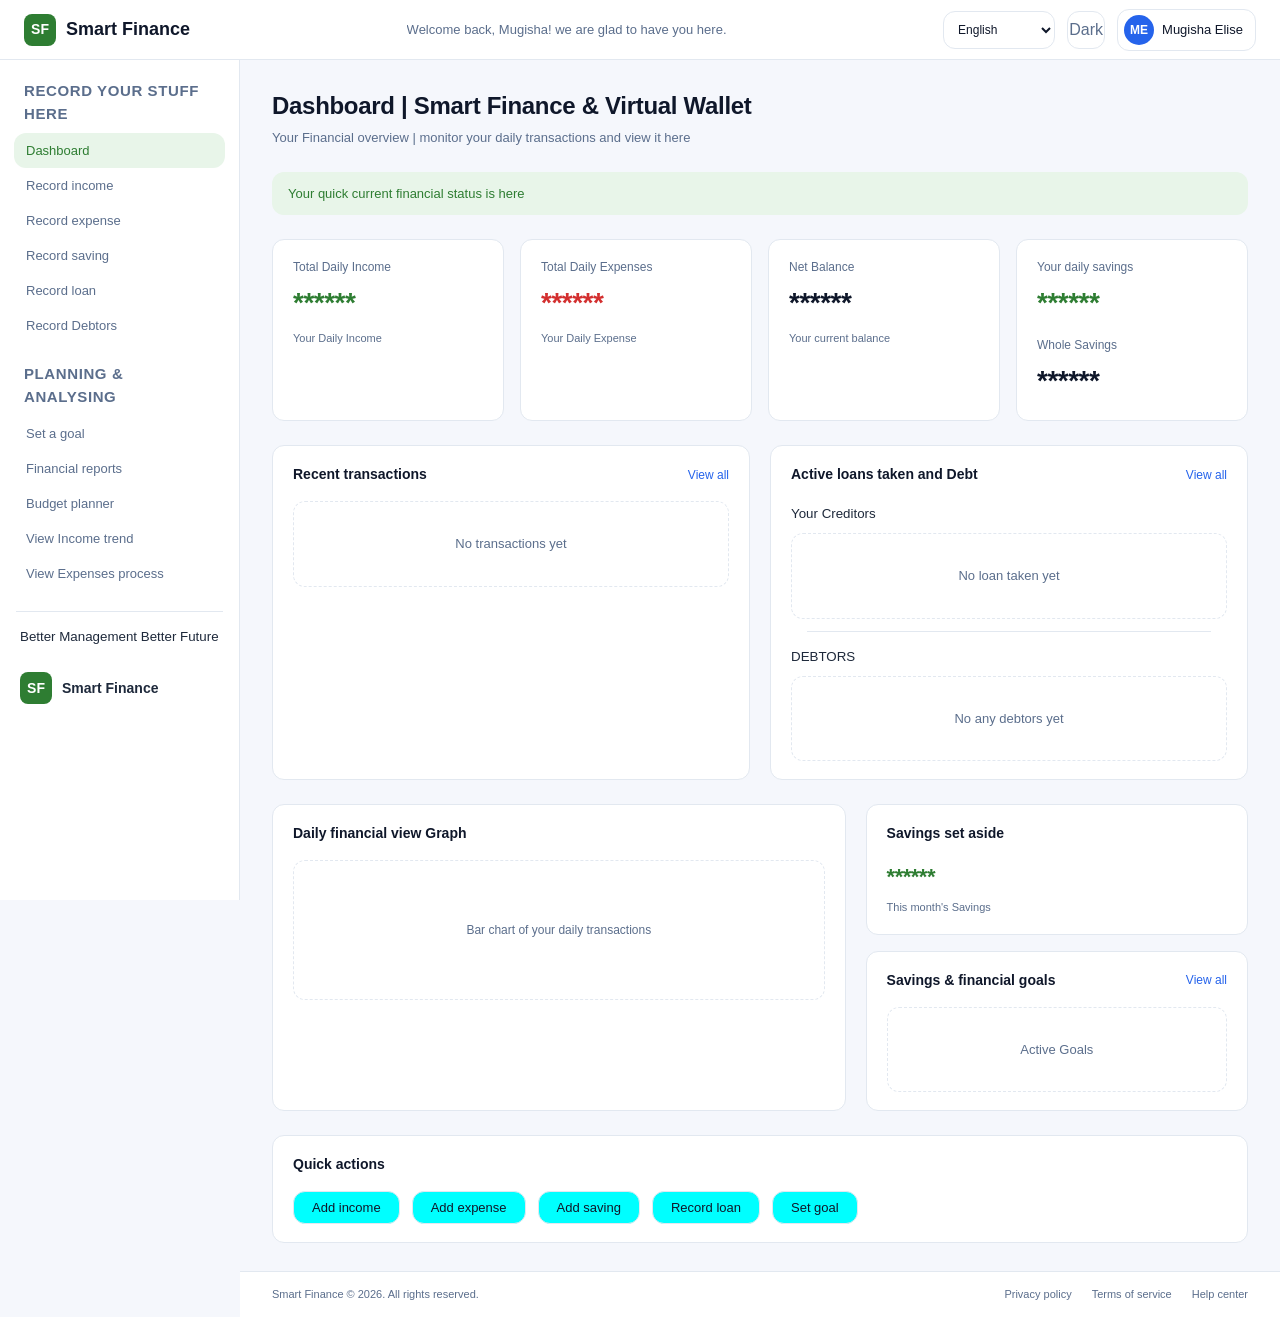
==== dashboard.html @ 0b3924ec "smart finance" ====
<!DOCTYPE html>
<html lang="en">

<head>
    <meta charset="UTF-8">
    <meta name="viewport" content="width=device-width, initial-scale=1.0, user-scalable=yes">
    <title>Smart Finance | Dashboard</title>
    <link rel="stylesheet" href="dashboard.css">
</head>

<body>
    <div>
        <header class="sf-header">
            <div style="display: flex; align-items: center; gap: 12px;">
                <a href="#" class="sf-logo">
                    <div class="sf-logo-mark">SF</div>
                    Smart Finance
                </a>
            </div>
            <div class="sf-greeting">
                <p class="sf-add-text">Welcome back, Mugisha! we are glad to have you here.</p>
            </div>
            <div class="sf-header-right">
                <select class="sf-lang-select">
                    <option value="en">English</option>
                    <option value="fr">Français</option>
                    <option value="rw">Kinyarwanda</option>
                    <option value="es">Swahili</option>
                </select>
                <div class="sf-dark-toggle">Dark</div>
                <div class="sf-profile-btn">
                    <div class="sf-avatar">ME</div>
                    <span class="sf-profile-name">Mugisha Elise</span>
                </div>
            </div>
        </header>

        <div class="sf-layout">
            <aside>
                <div class="sidebar-section">
                    <div class="sidebar-label">Record Your Stuff Here</div>
                    <button class="nav-btn active">Dashboard</button>
                    <button class="nav-btn">Record income</button>
                    <button class="nav-btn">Record expense</button>
                    <button class="nav-btn">Record saving</button>
                    <button class="nav-btn">Record loan</button>
                    <button class="nav-btn">Record Debtors</button>
                </div>
                <div class="sidebar-section">
                    <div class="sidebar-label">
                        Planning & Analysing
                    </div>
                    <button class="nav-btn">Set a goal</button>
                    <button class="nav-btn">Financial reports</button>
                    <button class="nav-btn">Budget planner</button>
                    <button class="nav-btn">View Income trend</button>
                    <button class="nav-btn">View Expenses process</button>
                </div>
                <div class="divider"></div>
                <div style="padding: 0 20px;">
                    <small>Better Management Better Future</small>
                </div>
                <br>
                <div style="display: flex; align-items: center; gap: 10px; padding: 0 20px;">
                    <div class="sf-logo-mark">SF</div>
                    <div>
                        <h3 style="font-size: 14px;">Smart Finance</h3>
                    </div>
                </div>
            </aside>

            <main class="sf-main">
                <h1 class="sf-page-title">Dashboard | Smart Finance & Virtual Wallet</h1>
                <p class="sf-page-sub">Your Financial overview | monitor your daily transactions and view it here</p>

                <div class="sf-status-bar">
                    <span>Your quick current financial status is here</span>
                </div>

                <div class="sf-grid-4">
                    <div class="sf-card">
                        <div class="sf-stat-label">Total Daily Income</div>
                        <div class="sf-stat-value green">******</div>
                        <div class="sf-stat-sub">Your Daily Income</div>
                    </div>
                    <div class="sf-card">
                        <div class="sf-stat-label">Total Daily Expenses</div>
                        <div class="sf-stat-value red">******</div>
                        <div class="sf-stat-sub">Your Daily Expense</div>
                    </div>
                    <div class="sf-card">
                        <div class="sf-stat-label">Net Balance</div>
                        <div class="sf-stat-value">******</div>
                        <div class="sf-stat-sub">Your current balance</div>
                    </div>
                    <div class="sf-card">
                        <div class="sf-stat-label">Your daily savings</div>
                        <div class="sf-stat-value green">******</div>
                        <div class="sf-stat-label" style="margin-top: 12px;">Whole Savings</div>
                        <div class="sf-stat-value">******</div>
                    </div>
                </div>

                <div class="sf-grid-2">
                    <div class="sf-card">
                        <div class="sf-card-header">
                            <span class="sf-card-title">Recent transactions</span>
                            <button class="sf-view-all">View all</button>
                        </div>
                        <div class="sf-empty-placeholder">No transactions yet</div>
                    </div>
                    <div class="sf-card">
                        <div class="sf-card-header">
                            <span class="sf-card-title">Active loans taken and Debt</span>
                            <button class="sf-view-all">View all</button>
                        </div>
                        <small>Your Creditors</small>
                        <div class="sf-empty-placeholder" style="margin-top: 8px;">No loan taken yet</div>
                        <div class="divider"></div>
                        <small>DEBTORS</small>
                        <div class="sf-empty-placeholder" style="margin-top: 8px;">No any debtors yet</div>
                    </div>
                </div>

                <div class="sf-grid-3">
                    <div class="sf-card">
                        <div class="sf-card-header">
                            <span class="sf-card-title">Daily financial view Graph</span>
                        </div>
                        <div class="sf-chart-placeholder">Bar chart of your daily transactions</div>
                    </div>
                    <div style="display: flex; flex-direction: column; gap: 16px;">
                        <div class="sf-card">
                            <div class="sf-card-header">
                                <span class="sf-card-title">Savings set aside</span>
                            </div>
                            <div class="sf-stat-value green" style="font-size: 22px;">******</div>
                            <div class="sf-stat-sub">This month's Savings</div>
                        </div>
                        <div class="sf-card">
                            <div class="sf-card-header">
                                <span class="sf-card-title">Savings & financial goals</span>
                                <button class="sf-view-all">View all</button>
                            </div>
                            <div class="sf-empty-placeholder">Active Goals</div>
                        </div>
                    </div>
                </div>

                <div class="sf-card">
                    <div class="sf-card-header">
                        <span class="sf-card-title">Quick actions</span>
                    </div>
                    <div class="sf-button-group">
                        <button class="sf-btn" style="background-color: aqua;">Add income</button>
                        <button class="sf-btn" style="background-color: aqua;">Add expense</button>
                        <button class="sf-btn" style="background-color: aqua;">Add saving</button>
                        <button class="sf-btn" style="background-color: aqua;">Record loan</button>
                        <button class="sf-btn" style="background-color: aqua;">Set goal</button>
                    </div>
                </div>
            </main>
        </div>

        <footer class="sf-footer">
            <div>Smart Finance © 2026. All rights reserved.</div>
            <div class="sf-footer-links">
                <a href="#">Privacy policy</a>
                <a href="#">Terms of service</a>
                <a href="#">Help center</a>
            </div>
        </footer>
    </div>
</body>

</html>

</html>
---- dashboard.css ----
/* ===== WHITE MODE - ORIGINAL STRUCTURE PRESERVED, NO ICONS, NO STICKERS, NO FAKE NUMBERS ===== */

* {
    margin: 0;
    padding: 0;
    box-sizing: border-box;
}

body {
    font-family: 'Segoe UI', Roboto, 'Helvetica Neue', sans-serif;
    background-color: #f5f7fc;
    color: #1e293b;
    line-height: 1.5;
}

 :root {
    --bg-primary: #ffffff;
    --bg-surface: #ffffff;
    --border-color: #e2e8f0;
    --text-primary: #0f172a;
    --text-muted: #5b6e8c;
    --green: #2e7d32;
    --green-bg: #e8f5e9;
    --red: #d32f2f;
    --red-bg: #ffebee;
    --yellow: #f59e0b;
    --yellow-bg: #fff8e7;
    --blue: #2563eb;
    --blue-bg: #eff6ff;
    --sidebar-width: 240px;
    --header-height: 60px;
    --radius: 12px;
}

.sf-header {
    position: fixed;
    top: 0;
    left: 0;
    right: 0;
    height: var(--header-height);
    background: var(--bg-surface);
    border-bottom: 1px solid var(--border-color);
    display: flex;
    align-items: center;
    justify-content: space-between;
    padding: 0 24px;
    gap: 16px;
    z-index: 200;
}

.sf-logo {
    display: flex;
    align-items: center;
    gap: 10px;
    font-weight: 700;
    font-size: 18px;
    color: var(--text-primary);
    text-decoration: none;
}

.sf-logo-mark {
    width: 32px;
    height: 32px;
    background: var(--green);
    border-radius: 8px;
    display: flex;
    align-items: center;
    justify-content: center;
    color: white;
    font-weight: 700;
    font-size: 14px;
}

.sf-greeting {
    font-size: 13px;
    color: var(--text-muted);
    overflow: hidden;
    white-space: nowrap;
}

.sf-ad-text {
    display: inline-block;
    font-family: Arial, sans-serif;
    font-size: 24px;
    font-weight: bold;
    color: #000;
    padding-left: 100%;
    animation: slideLeft 12s linear infinite;
}

@keyframes slideLeft {
    0% {
        transform: translate(0, 0);
    }
    100% {
        transform: translate(-100%, 0);
    }
}

.sf-header-right {
    display: flex;
    align-items: center;
    gap: 12px;
}

.sf-lang-select {
    padding: 6px 10px;
    border: 1px solid var(--border-color);
    border-radius: var(--radius);
    font-size: 12px;
    background: var(--bg-surface);
    color: var(--text-primary);
    height: 38px;
    cursor: pointer;
}

.sf-dark-toggle {
    width: 38px;
    height: 38px;
    border-radius: var(--radius);
    border: 1px solid var(--border-color);
    background: var(--bg-surface);
    cursor: pointer;
    display: flex;
    align-items: center;
    justify-content: center;
    color: var(--text-muted);
    font-size: 16px;
    transition: all 0.2s ease;
}

.sf-dark-toggle:hover {
    background: var(--bg-primary);
    color: var(--text-primary);
}

.sf-profile-btn {
    display: flex;
    align-items: center;
    gap: 8px;
    padding: 5px 12px 5px 6px;
    border-radius: var(--radius);
    border: 1px solid var(--border-color);
    background: transparent;
    cursor: pointer;
}

.sf-profile-btn:hover {
    background: var(--bg-primary);
}

.sf-avatar {
    width: 30px;
    height: 30px;
    border-radius: 50%;
    background: var(--blue);
    display: flex;
    align-items: center;
    justify-content: center;
    font-size: 12px;
    font-weight: 600;
    color: white;
}

.sf-profile-name {
    font-size: 13px;
    font-weight: 500;
    color: var(--text-primary);
}

.sf-layout {
    display: flex;
    padding-top: var(--header-height);
}

aside {
    width: var(--sidebar-width);
    position: fixed;
    top: var(--header-height);
    bottom: 0;
    left: 0;
    background: var(--bg-surface);
    border-right: 1px solid var(--border-color);
    overflow-y: auto;
    padding: 20px 0;
}

.sidebar-section {
    padding: 0 14px;
    margin-bottom: 20px;
}

.sidebar-label {
    font-size: 15px;
    font-weight: 700;
    text-transform: uppercase;
    letter-spacing: 0.6px;
    color: var(--text-muted);
    padding: 0 10px;
    margin-bottom: 8px;
}

.nav-btn {
    width: 100%;
    text-align: left;
    display: flex;
    align-items: center;
    gap: 12px;
    padding: 10px 12px;
    border-radius: var(--radius);
    font-size: 13px;
    color: var(--text-muted);
    transition: all 0.2s ease;
    cursor: pointer;
    background: transparent;
    border: none;
    font-family: inherit;
}

.nav-btn:hover {
    background: green;
    color: yellow;
}

.nav-btn.active {
    background: var(--green-bg);
    color: var(--green);
    font-weight: 500;
}

.divider {
    height: 1px;
    background: var(--border-color);
    margin: 12px 16px;
}

.sf-main {
    margin-left: var(--sidebar-width);
    flex: 1;
    padding: 28px 32px;
    min-height: calc(100vh - var(--header-height));
}

.sf-page-title {
    font-size: 24px;
    font-weight: 700;
    letter-spacing: -0.3px;
    margin-bottom: 4px;
    color: var(--text-primary);
}

.sf-page-sub {
    font-size: 13px;
    color: var(--text-muted);
    margin-bottom: 24px;
}

.sf-status-bar {
    display: flex;
    align-items: center;
    gap: 10px;
    padding: 12px 16px;
    border-radius: var(--radius);
    font-size: 13px;
    margin-bottom: 24px;
    background: var(--green-bg);
    color: var(--green);
}

.sf-card {
    background: var(--bg-surface);
    border: 1px solid var(--border-color);
    border-radius: var(--radius);
    padding: 18px 20px;
}

.sf-card-header {
    display: flex;
    align-items: center;
    justify-content: space-between;
    margin-bottom: 16px;
    flex-wrap: wrap;
    gap: 10px;
}

.sf-card-title {
    font-size: 14px;
    font-weight: 600;
    color: var(--text-primary);
}

.sf-view-all {
    font-size: 12px;
    color: var(--blue);
    cursor: pointer;
    text-decoration: none;
    background: none;
    border: none;
    font-family: inherit;
}

.sf-view-all:hover {
    text-decoration: underline;
}

.sf-stat-label {
    font-size: 12px;
    color: var(--text-muted);
    margin-bottom: 6px;
}

.sf-stat-value {
    font-size: 28px;
    font-weight: 700;
    letter-spacing: -0.5px;
    color: var(--text-primary);
}

.sf-stat-value.green {
    color: var(--green);
}

.sf-stat-value.red {
    color: var(--red);
}

.sf-stat-sub {
    font-size: 11px;
    color: var(--text-muted);
    margin-top: 6px;
}

.sf-empty-placeholder {
    text-align: center;
    padding: 32px 20px;
    color: var(--text-muted);
    font-size: 13px;
    border: 1px dashed var(--border-color);
    border-radius: var(--radius);
    background: var(--bg-primary);
}

.sf-grid-4 {
    display: grid;
    grid-template-columns: repeat(4, 1fr);
    gap: 16px;
    margin-bottom: 24px;
}

.sf-grid-2 {
    display: grid;
    grid-template-columns: 1fr 1fr;
    gap: 20px;
    margin-bottom: 24px;
}

.sf-grid-3 {
    display: grid;
    grid-template-columns: 1.5fr 1fr;
    gap: 20px;
    margin-bottom: 24px;
}

.sf-chart-placeholder {
    height: 140px;
    background: var(--bg-primary);
    border-radius: var(--radius);
    display: flex;
    align-items: center;
    justify-content: center;
    color: var(--text-muted);
    font-size: 12px;
    border: 1px dashed var(--border-color);
}

.sf-button-group {
    display: flex;
    gap: 12px;
    flex-wrap: wrap;
    margin-top: 8px;
}

.sf-btn {
    display: flex;
    align-items: center;
    gap: 8px;
    padding: 8px 18px;
    border-radius: var(--radius);
    border: 1px solid var(--border-color);
    background: transparent;
    font-size: 13px;
    font-family: inherit;
    cursor: pointer;
    color: var(--text-primary);
    transition: all 0.2s ease;
}

.sf-btn:hover {
    background: var(--bg-primary);
    transform: translateY(-1px);
}

.sf-footer {
    margin-left: var(--sidebar-width);
    background: var(--bg-surface);
    border-top: 1px solid var(--border-color);
    padding: 14px 32px;
    display: flex;
    align-items: center;
    justify-content: space-between;
    font-size: 11px;
    color: var(--text-muted);
    flex-wrap: wrap;
    gap: 12px;
}

.sf-footer-links {
    display: flex;
    gap: 20px;
    flex-wrap: wrap;
}

.sf-footer-links a {
    color: var(--text-muted);
    text-decoration: none;
    cursor: pointer;
}

.sf-footer-links a:hover {
    color: var(--text-primary);
    text-decoration: underline;
}

@media (max-width: 1024px) {
    .sf-grid-4 {
        grid-template-columns: repeat(2, 1fr);
    }
}

@media (max-width: 768px) {
    .sf-header {
        padding: 0 16px;
        flex-wrap: wrap;
        height: auto;
        min-height: var(--header-height);
        padding-top: 12px;
        padding-bottom: 12px;
    }
    .sf-greeting {
        font-size: 11px;
        order: 3;
        width: 100%;
        text-align: center;
        margin-top: 8px;
    }
    .sf-header-right {
        gap: 8px;
    }
    aside {
        transform: translateX(-100%);
        transition: transform 0.3s ease;
        z-index: 150;
        width: 260px;
    }
    .sf-main {
        margin-left: 0;
        padding: 20px 16px;
    }
    .sf-footer {
        margin-left: 0;
        padding: 14px 20px;
        flex-direction: column;
        text-align: center;
    }
    .sf-footer-links {
        justify-content: center;
    }
    .sf-grid-4 {
        grid-template-columns: 1fr;
        gap: 12px;
    }
    .sf-grid-2 {
        grid-template-columns: 1fr;
        gap: 16px;
    }
    .sf-grid-3 {
        grid-template-columns: 1fr;
        gap: 16px;
    }
    .sf-page-title {
        font-size: 20px;
    }
    .sf-stat-value {
        font-size: 24px;
    }
    .sf-button-group {
        justify-content: center;
    }
    .sf-btn {
        padding: 6px 14px;
        font-size: 12px;
    }
    .sf-card {
        padding: 14px 16px;
    }
}

@media (max-width: 480px) {
    .sf-lang-select {
        display: none;
    }
    .sf-profile-name {
        display: none;
    }
    .sf-profile-btn {
        padding: 5px 8px;
    }
    .sf-dark-toggle {
        width: 34px;
        height: 34px;
    }
    .sf-card-header {
        flex-direction: column;
        align-items: flex-start;
    }
    .sf-chart-placeholder {
        height: 100px;
    }
}

@media (min-width: 769px) {
    aside {
        transform: translateX(0) !important;
    }
}
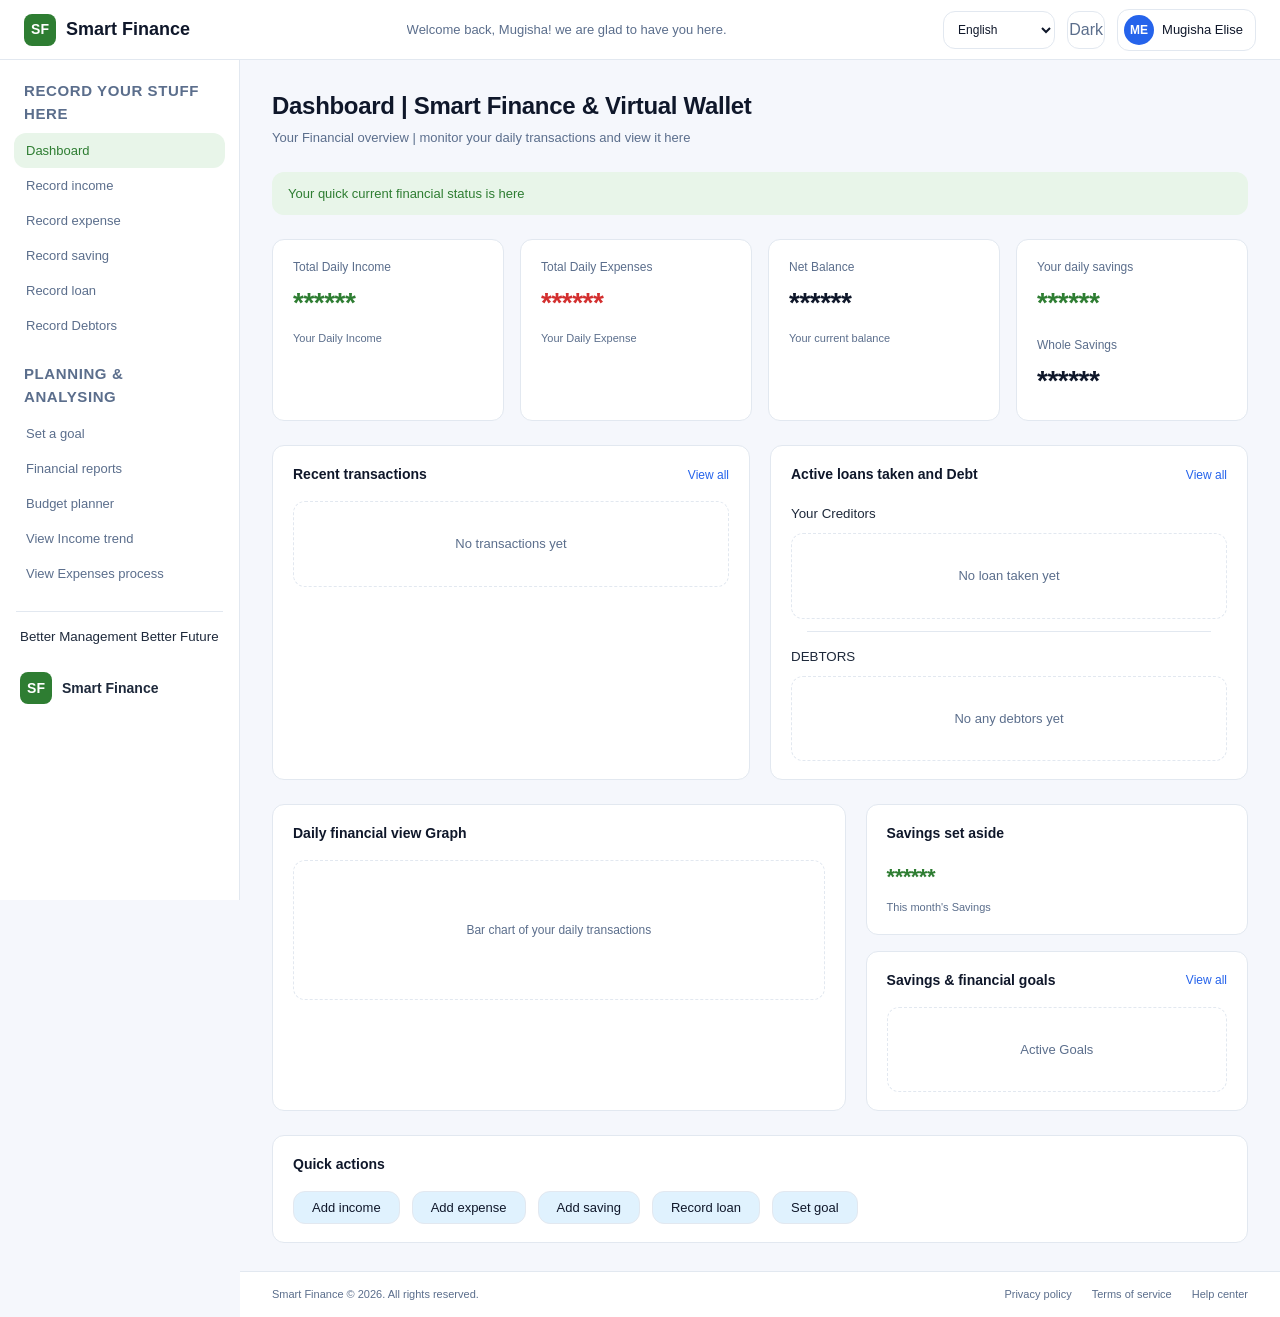
==== commit c3b3e9cf: "Added record forms to dashboard and organize CSS into folder" ====
--- a/dashboard.html
+++ b/dashboard.html
@@ -5,7 +5,7 @@
     <meta charset="UTF-8">
     <meta name="viewport" content="width=device-width, initial-scale=1.0, user-scalable=yes">
     <title>Smart Finance | Dashboard</title>
-    <link rel="stylesheet" href="dashboard.css">
+    <link rel="stylesheet" href="css/dashboard.css">
 </head>
 
 <body>
@@ -39,12 +39,12 @@
             <aside>
                 <div class="sidebar-section">
                     <div class="sidebar-label">Record Your Stuff Here</div>
-                    <button class="nav-btn active">Dashboard</button>
-                    <button class="nav-btn">Record income</button>
-                    <button class="nav-btn">Record expense</button>
-                    <button class="nav-btn">Record saving</button>
-                    <button class="nav-btn">Record loan</button>
-                    <button class="nav-btn">Record Debtors</button>
+                    <a href="#dashboard" class="nav-link"><button class="nav-btn active">Dashboard</button></a>
+                    <a href="#incomeForm" class="nav-link"><button class="nav-btn">Record income</button></a>
+                    <a href="#expenseForm" class="nav-link"><button class="nav-btn">Record expense</button></a>
+                    <a href="#savingForm" class="nav-link"><button class="nav-btn">Record saving</button></a>
+                    <a href="#loanForm" class="nav-link"><button class="nav-btn">Record loan</button></a>
+                    <a href="#debtorForm" class="nav-link"><button class="nav-btn">Record Debtors</button></a>
                 </div>
                 <div class="sidebar-section">
                     <div class="sidebar-label">
@@ -70,94 +70,267 @@
             </aside>
 
             <main class="sf-main">
-                <h1 class="sf-page-title">Dashboard | Smart Finance & Virtual Wallet</h1>
-                <p class="sf-page-sub">Your Financial overview | monitor your daily transactions and view it here</p>
-
-                <div class="sf-status-bar">
-                    <span>Your quick current financial status is here</span>
-                </div>
-
-                <div class="sf-grid-4">
-                    <div class="sf-card">
-                        <div class="sf-stat-label">Total Daily Income</div>
-                        <div class="sf-stat-value green">******</div>
-                        <div class="sf-stat-sub">Your Daily Income</div>
-                    </div>
-                    <div class="sf-card">
-                        <div class="sf-stat-label">Total Daily Expenses</div>
-                        <div class="sf-stat-value red">******</div>
-                        <div class="sf-stat-sub">Your Daily Expense</div>
-                    </div>
-                    <div class="sf-card">
-                        <div class="sf-stat-label">Net Balance</div>
-                        <div class="sf-stat-value">******</div>
-                        <div class="sf-stat-sub">Your current balance</div>
-                    </div>
-                    <div class="sf-card">
-                        <div class="sf-stat-label">Your daily savings</div>
-                        <div class="sf-stat-value green">******</div>
-                        <div class="sf-stat-label" style="margin-top: 12px;">Whole Savings</div>
-                        <div class="sf-stat-value">******</div>
-                    </div>
-                </div>
-
-                <div class="sf-grid-2">
+                <div id="dashboard">
+                    <h1 class="sf-page-title">Dashboard | Smart Finance & Virtual Wallet</h1>
+                    <p class="sf-page-sub">Your Financial overview | monitor your daily transactions and view it here</p>
+
+                    <div class="sf-status-bar">
+                        <span>Your quick current financial status is here</span>
+                    </div>
+
+                    <div class="sf-grid-4">
+                        <div class="sf-card">
+                            <div class="sf-stat-label">Total Daily Income</div>
+                            <div class="sf-stat-value green">******</div>
+                            <div class="sf-stat-sub">Your Daily Income</div>
+                        </div>
+                        <div class="sf-card">
+                            <div class="sf-stat-label">Total Daily Expenses</div>
+                            <div class="sf-stat-value red">******</div>
+                            <div class="sf-stat-sub">Your Daily Expense</div>
+                        </div>
+                        <div class="sf-card">
+                            <div class="sf-stat-label">Net Balance</div>
+                            <div class="sf-stat-value">******</div>
+                            <div class="sf-stat-sub">Your current balance</div>
+                        </div>
+                        <div class="sf-card">
+                            <div class="sf-stat-label">Your daily savings</div>
+                            <div class="sf-stat-value green">******</div>
+                            <div class="sf-stat-label" style="margin-top: 12px;">Whole Savings</div>
+                            <div class="sf-stat-value">******</div>
+                        </div>
+                    </div>
+
+                    <div class="sf-grid-2">
+                        <div class="sf-card">
+                            <div class="sf-card-header">
+                                <span class="sf-card-title">Recent transactions</span>
+                                <button class="sf-view-all">View all</button>
+                            </div>
+                            <div class="sf-empty-placeholder">No transactions yet</div>
+                        </div>
+                        <div class="sf-card">
+                            <div class="sf-card-header">
+                                <span class="sf-card-title">Active loans taken and Debt</span>
+                                <button class="sf-view-all">View all</button>
+                            </div>
+                            <small>Your Creditors</small>
+                            <div class="sf-empty-placeholder" style="margin-top: 8px;">No loan taken yet</div>
+                            <div class="divider"></div>
+                            <small>DEBTORS</small>
+                            <div class="sf-empty-placeholder" style="margin-top: 8px;">No any debtors yet</div>
+                        </div>
+                    </div>
+
+                    <div class="sf-grid-3">
+                        <div class="sf-card">
+                            <div class="sf-card-header">
+                                <span class="sf-card-title">Daily financial view Graph</span>
+                            </div>
+                            <div class="sf-chart-placeholder">Bar chart of your daily transactions</div>
+                        </div>
+                        <div style="display: flex; flex-direction: column; gap: 16px;">
+                            <div class="sf-card">
+                                <div class="sf-card-header">
+                                    <span class="sf-card-title">Savings set aside</span>
+                                </div>
+                                <div class="sf-stat-value green" style="font-size: 22px;">******</div>
+                                <div class="sf-stat-sub">This month's Savings</div>
+                            </div>
+                            <div class="sf-card">
+                                <div class="sf-card-header">
+                                    <span class="sf-card-title">Savings & financial goals</span>
+                                    <button class="sf-view-all">View all</button>
+                                </div>
+                                <div class="sf-empty-placeholder">Active Goals</div>
+                            </div>
+                        </div>
+                    </div>
+
                     <div class="sf-card">
                         <div class="sf-card-header">
-                            <span class="sf-card-title">Recent transactions</span>
-                            <button class="sf-view-all">View all</button>
-                        </div>
-                        <div class="sf-empty-placeholder">No transactions yet</div>
-                    </div>
-                    <div class="sf-card">
-                        <div class="sf-card-header">
-                            <span class="sf-card-title">Active loans taken and Debt</span>
-                            <button class="sf-view-all">View all</button>
-                        </div>
-                        <small>Your Creditors</small>
-                        <div class="sf-empty-placeholder" style="margin-top: 8px;">No loan taken yet</div>
-                        <div class="divider"></div>
-                        <small>DEBTORS</small>
-                        <div class="sf-empty-placeholder" style="margin-top: 8px;">No any debtors yet</div>
-                    </div>
-                </div>
-
-                <div class="sf-grid-3">
-                    <div class="sf-card">
-                        <div class="sf-card-header">
-                            <span class="sf-card-title">Daily financial view Graph</span>
-                        </div>
-                        <div class="sf-chart-placeholder">Bar chart of your daily transactions</div>
-                    </div>
-                    <div style="display: flex; flex-direction: column; gap: 16px;">
-                        <div class="sf-card">
-                            <div class="sf-card-header">
-                                <span class="sf-card-title">Savings set aside</span>
-                            </div>
-                            <div class="sf-stat-value green" style="font-size: 22px;">******</div>
-                            <div class="sf-stat-sub">This month's Savings</div>
-                        </div>
-                        <div class="sf-card">
-                            <div class="sf-card-header">
-                                <span class="sf-card-title">Savings & financial goals</span>
-                                <button class="sf-view-all">View all</button>
-                            </div>
-                            <div class="sf-empty-placeholder">Active Goals</div>
-                        </div>
-                    </div>
-                </div>
-
-                <div class="sf-card">
-                    <div class="sf-card-header">
-                        <span class="sf-card-title">Quick actions</span>
-                    </div>
-                    <div class="sf-button-group">
-                        <button class="sf-btn" style="background-color: aqua;">Add income</button>
-                        <button class="sf-btn" style="background-color: aqua;">Add expense</button>
-                        <button class="sf-btn" style="background-color: aqua;">Add saving</button>
-                        <button class="sf-btn" style="background-color: aqua;">Record loan</button>
-                        <button class="sf-btn" style="background-color: aqua;">Set goal</button>
-                    </div>
+                            <span class="sf-card-title">Quick actions</span>
+                        </div>
+                        <div class="sf-button-group">
+                            <a href="#incomeForm" class="action-link"><button class="sf-btn">Add income</button></a>
+                            <a href="#expenseForm" class="action-link"><button class="sf-btn">Add expense</button></a>
+                            <a href="#savingForm" class="action-link"><button class="sf-btn">Add saving</button></a>
+                            <a href="#loanForm" class="action-link"><button class="sf-btn">Record loan</button></a>
+                            <a href="#goalForm" class="action-link"><button class="sf-btn">Set goal</button></a>
+                        </div>
+                    </div>
+                </div>
+
+                <!-- Income Form -->
+                <div id="incomeForm" class="form-panel">
+                    <h2 class="form-title">Record Income</h2>
+                    <form>
+                        <div class="form-group">
+                            <label>Income Source</label>
+                            <input type="text" placeholder="e.g., Salary, Freelance, Business" required>
+                        </div>
+                        <div class="form-group">
+                            <label>Amount </label>
+                            <input type="number" placeholder="0" required>
+                        </div>
+                        <div class="form-group">
+                            <label>Date</label>
+                            <input type="date" required>
+                        </div>
+                        <div class="form-group">
+                            <label>Description (optional)</label>
+                            <input type="text" placeholder="Any notes...">
+                        </div>
+                        <div class="form-buttons">
+                            <button type="submit" class="submit-btn">Save Income</button>
+                            <a href="#dashboard" class="cancel-btn">Cancel</a>
+                        </div>
+                    </form>
+                </div>
+
+                <!-- Expense Form -->
+                <div id="expenseForm" class="form-panel">
+                    <h2 class="form-title">Record Expense</h2>
+                    <form>
+                        <div class="form-group">
+                            <label>Expense Category</label>
+                            <select>
+                                <option>Food & Groceries</option>
+                                <option>Transport</option>
+                                <option>Rent & Utilities</option>
+                                <option>Entertainment</option>
+                                <option>Healthcare</option>
+                                <option>Other</option>
+                            </select>
+                        </div>
+                        <div class="form-group">
+                            <label>Amount </label>
+                            <input type="number" placeholder="0" required>
+                        </div>
+                        <div class="form-group">
+                            <label>Date</label>
+                            <input type="date" required>
+                        </div>
+                        <div class="form-group">
+                            <label>Description</label>
+                            <input type="text" placeholder="What did you spend on?">
+                        </div>
+                        <div class="form-buttons">
+                            <button type="submit" class="submit-btn">Save Expense</button>
+                            <a href="#dashboard" class="cancel-btn">Cancel</a>
+                        </div>
+                    </form>
+                </div>
+
+                <!-- Saving Form -->
+                <div id="savingForm" class="form-panel">
+                    <h2 class="form-title">Record Saving</h2>
+                    <form>
+                        <div class="form-group">
+                            <label>Saving Goal Name</label>
+                            <input type="text" placeholder="e.g., Emergency Fund, Vacation">
+                        </div>
+                        <div class="form-row">
+                            <div class="form-group">
+                                <label>Amount Saved</label>
+                                <input type="number" placeholder="0">
+                            </div>
+                            <div class="form-group">
+                                <label>Target Amount</label>
+                                <input type="number" placeholder="Goal amount">
+                            </div>
+                        </div>
+                        <div class="form-group">
+                            <label>Date</label>
+                            <input type="date">
+                        </div>
+                        <div class="form-buttons">
+                            <button type="submit" class="submit-btn">Save Saving</button>
+                            <a href="#dashboard" class="cancel-btn">Cancel</a>
+                        </div>
+                    </form>
+                </div>
+
+                <!-- Loan Form -->
+                <div id="loanForm" class="form-panel">
+                    <h2 class="form-title">Record Loan Taken</h2>
+                    <form>
+                        <div class="form-group">
+                            <label>Lender Name</label>
+                            <input type="text" placeholder="Who did you borrow from?">
+                        </div>
+                        <div class="form-group">
+                            <label>Loan Amount (RWF)</label>
+                            <input type="number" placeholder="0">
+                        </div>
+                        <div class="form-group">
+                            <label>Interest Rate (%)</label>
+                            <input type="number" placeholder="e.g., 5">
+                        </div>
+                        <div class="form-group">
+                            <label>Due Date</label>
+                            <input type="date">
+                        </div>
+                        <div class="form-buttons">
+                            <button type="submit" class="submit-btn">Record Loan</button>
+                            <a href="#dashboard" class="cancel-btn">Cancel</a>
+                        </div>
+                    </form>
+                </div>
+
+                <!-- Debtor Form -->
+                <div id="debtorForm" class="form-panel">
+                    <h2 class="form-title">Record Debtor</h2>
+                    <form>
+                        <div class="form-group">
+                            <label>Debtor Name</label>
+                            <input type="text" placeholder="Full name">
+                        </div>
+                        <div class="form-group">
+                            <label>Amount Owed (RWF)</label>
+                            <input type="number" placeholder="0">
+                        </div>
+                        <div class="form-group">
+                            <label>Expected Repayment Date</label>
+                            <input type="date">
+                        </div>
+                        <div class="form-group">
+                            <label>Reason / Notes</label>
+                            <input type="text" placeholder="Why do they owe you?">
+                        </div>
+                        <div class="form-buttons">
+                            <button type="submit" class="submit-btn">Save Debtor</button>
+                            <a href="#dashboard" class="cancel-btn">Cancel</a>
+                        </div>
+                    </form>
+                </div>
+
+                <!-- Goal Form -->
+                <div id="goalForm" class="form-panel">
+                    <h2 class="form-title">Set a Financial Goal</h2>
+                    <form>
+                        <div class="form-group">
+                            <label>Goal Name</label>
+                            <input type="text" placeholder="e.g., Buy a car, House, Education">
+                        </div>
+                        <div class="form-group">
+                            <label>Target Amount (RWF)</label>
+                            <input type="number" placeholder="0">
+                        </div>
+                        <div class="form-group">
+                            <label>Target Date</label>
+                            <input type="date">
+                        </div>
+                        <div class="form-group">
+                            <label>Current Progress (RWF)</label>
+                            <input type="number" placeholder="Amount saved so far">
+                        </div>
+                        <div class="form-buttons">
+                            <button type="submit" class="submit-btn">Set Goal</button>
+                            <a href="#dashboard" class="cancel-btn">Cancel</a>
+                        </div>
+                    </form>
                 </div>
             </main>
         </div>
@@ -173,6 +346,4 @@
     </div>
 </body>
 
-</html>
-
 </html>
--- a/css/dashboard.css
+++ b/css/dashboard.css
@@ -0,0 +1,670 @@
+/* ===== WHITE MODE - ORIGINAL STRUCTURE PRESERVED, NO ICONS, NO STICKERS, NO FAKE NUMBERS ===== */
+
+* {
+    margin: 0;
+    padding: 0;
+    box-sizing: border-box;
+}
+
+body {
+    font-family: 'Segoe UI', Roboto, 'Helvetica Neue', sans-serif;
+    background-color: #f5f7fc;
+    color: #1e293b;
+    line-height: 1.5;
+}
+
+ :root {
+    --bg-primary: #ffffff;
+    --bg-surface: #ffffff;
+    --border-color: #e2e8f0;
+    --text-primary: #0f172a;
+    --text-muted: #5b6e8c;
+    --green: #2e7d32;
+    --green-bg: #e8f5e9;
+    --red: #d32f2f;
+    --red-bg: #ffebee;
+    --yellow: #f59e0b;
+    --yellow-bg: #fff8e7;
+    --blue: #2563eb;
+    --blue-bg: #eff6ff;
+    --sidebar-width: 240px;
+    --header-height: 60px;
+    --radius: 12px;
+}
+
+.sf-header {
+    position: fixed;
+    top: 0;
+    left: 0;
+    right: 0;
+    height: var(--header-height);
+    background: var(--bg-surface);
+    border-bottom: 1px solid var(--border-color);
+    display: flex;
+    align-items: center;
+    justify-content: space-between;
+    padding: 0 24px;
+    gap: 16px;
+    z-index: 200;
+}
+
+.sf-logo {
+    display: flex;
+    align-items: center;
+    gap: 10px;
+    font-weight: 700;
+    font-size: 18px;
+    color: var(--text-primary);
+    text-decoration: none;
+}
+
+.sf-logo-mark {
+    width: 32px;
+    height: 32px;
+    background: var(--green);
+    border-radius: 8px;
+    display: flex;
+    align-items: center;
+    justify-content: center;
+    color: white;
+    font-weight: 700;
+    font-size: 14px;
+}
+
+.sf-greeting {
+    font-size: 13px;
+    color: var(--text-muted);
+    overflow: hidden;
+    white-space: nowrap;
+}
+
+.sf-ad-text {
+    display: inline-block;
+    font-family: Arial, sans-serif;
+    font-size: 24px;
+    font-weight: bold;
+    color: #000;
+    padding-left: 100%;
+    animation: slideLeft 12s linear infinite;
+}
+
+@keyframes slideLeft {
+    0% {
+        transform: translate(0, 0);
+    }
+    100% {
+        transform: translate(-100%, 0);
+    }
+}
+
+.sf-header-right {
+    display: flex;
+    align-items: center;
+    gap: 12px;
+}
+
+.sf-lang-select {
+    padding: 6px 10px;
+    border: 1px solid var(--border-color);
+    border-radius: var(--radius);
+    font-size: 12px;
+    background: var(--bg-surface);
+    color: var(--text-primary);
+    height: 38px;
+    cursor: pointer;
+}
+
+.sf-dark-toggle {
+    width: 38px;
+    height: 38px;
+    border-radius: var(--radius);
+    border: 1px solid var(--border-color);
+    background: var(--bg-surface);
+    cursor: pointer;
+    display: flex;
+    align-items: center;
+    justify-content: center;
+    color: var(--text-muted);
+    font-size: 16px;
+    transition: all 0.2s ease;
+}
+
+.sf-dark-toggle:hover {
+    background: var(--bg-primary);
+    color: var(--text-primary);
+}
+
+.sf-profile-btn {
+    display: flex;
+    align-items: center;
+    gap: 8px;
+    padding: 5px 12px 5px 6px;
+    border-radius: var(--radius);
+    border: 1px solid var(--border-color);
+    background: transparent;
+    cursor: pointer;
+}
+
+.sf-profile-btn:hover {
+    background: var(--bg-primary);
+}
+
+.sf-avatar {
+    width: 30px;
+    height: 30px;
+    border-radius: 50%;
+    background: var(--blue);
+    display: flex;
+    align-items: center;
+    justify-content: center;
+    font-size: 12px;
+    font-weight: 600;
+    color: white;
+}
+
+.sf-profile-name {
+    font-size: 13px;
+    font-weight: 500;
+    color: var(--text-primary);
+}
+
+.sf-layout {
+    display: flex;
+    padding-top: var(--header-height);
+}
+
+aside {
+    width: var(--sidebar-width);
+    position: fixed;
+    top: var(--header-height);
+    bottom: 0;
+    left: 0;
+    background: var(--bg-surface);
+    border-right: 1px solid var(--border-color);
+    overflow-y: auto;
+    padding: 20px 0;
+}
+
+.sidebar-section {
+    padding: 0 14px;
+    margin-bottom: 20px;
+}
+
+.sidebar-label {
+    font-size: 15px;
+    font-weight: 700;
+    text-transform: uppercase;
+    letter-spacing: 0.6px;
+    color: var(--text-muted);
+    padding: 0 10px;
+    margin-bottom: 8px;
+}
+
+.nav-btn {
+    width: 100%;
+    text-align: left;
+    display: flex;
+    align-items: center;
+    gap: 12px;
+    padding: 10px 12px;
+    border-radius: var(--radius);
+    font-size: 13px;
+    color: var(--text-muted);
+    transition: all 0.2s ease;
+    cursor: pointer;
+    background: transparent;
+    border: none;
+    font-family: inherit;
+}
+
+.nav-btn:hover {
+    background: green;
+    color: yellow;
+}
+
+.nav-btn.active {
+    background: var(--green-bg);
+    color: var(--green);
+    font-weight: 500;
+}
+
+.divider {
+    height: 1px;
+    background: var(--border-color);
+    margin: 12px 16px;
+}
+
+.sf-main {
+    margin-left: var(--sidebar-width);
+    flex: 1;
+    padding: 28px 32px;
+    min-height: calc(100vh - var(--header-height));
+}
+
+.sf-page-title {
+    font-size: 24px;
+    font-weight: 700;
+    letter-spacing: -0.3px;
+    margin-bottom: 4px;
+    color: var(--text-primary);
+}
+
+.sf-page-sub {
+    font-size: 13px;
+    color: var(--text-muted);
+    margin-bottom: 24px;
+}
+
+.sf-status-bar {
+    display: flex;
+    align-items: center;
+    gap: 10px;
+    padding: 12px 16px;
+    border-radius: var(--radius);
+    font-size: 13px;
+    margin-bottom: 24px;
+    background: var(--green-bg);
+    color: var(--green);
+}
+
+.sf-card {
+    background: var(--bg-surface);
+    border: 1px solid var(--border-color);
+    border-radius: var(--radius);
+    padding: 18px 20px;
+}
+
+.sf-card-header {
+    display: flex;
+    align-items: center;
+    justify-content: space-between;
+    margin-bottom: 16px;
+    flex-wrap: wrap;
+    gap: 10px;
+}
+
+.sf-card-title {
+    font-size: 14px;
+    font-weight: 600;
+    color: var(--text-primary);
+}
+
+.sf-view-all {
+    font-size: 12px;
+    color: var(--blue);
+    cursor: pointer;
+    text-decoration: none;
+    background: none;
+    border: none;
+    font-family: inherit;
+}
+
+.sf-view-all:hover {
+    text-decoration: underline;
+}
+
+.sf-stat-label {
+    font-size: 12px;
+    color: var(--text-muted);
+    margin-bottom: 6px;
+}
+
+.sf-stat-value {
+    font-size: 28px;
+    font-weight: 700;
+    letter-spacing: -0.5px;
+    color: var(--text-primary);
+}
+
+.sf-stat-value.green {
+    color: var(--green);
+}
+
+.sf-stat-value.red {
+    color: var(--red);
+}
+
+.sf-stat-sub {
+    font-size: 11px;
+    color: var(--text-muted);
+    margin-top: 6px;
+}
+
+.sf-empty-placeholder {
+    text-align: center;
+    padding: 32px 20px;
+    color: var(--text-muted);
+    font-size: 13px;
+    border: 1px dashed var(--border-color);
+    border-radius: var(--radius);
+    background: var(--bg-primary);
+}
+
+.sf-grid-4 {
+    display: grid;
+    grid-template-columns: repeat(4, 1fr);
+    gap: 16px;
+    margin-bottom: 24px;
+}
+
+.sf-grid-2 {
+    display: grid;
+    grid-template-columns: 1fr 1fr;
+    gap: 20px;
+    margin-bottom: 24px;
+}
+
+.sf-grid-3 {
+    display: grid;
+    grid-template-columns: 1.5fr 1fr;
+    gap: 20px;
+    margin-bottom: 24px;
+}
+
+.sf-chart-placeholder {
+    height: 140px;
+    background: var(--bg-primary);
+    border-radius: var(--radius);
+    display: flex;
+    align-items: center;
+    justify-content: center;
+    color: var(--text-muted);
+    font-size: 12px;
+    border: 1px dashed var(--border-color);
+}
+
+.sf-button-group {
+    display: flex;
+    gap: 12px;
+    flex-wrap: wrap;
+    margin-top: 8px;
+}
+
+.sf-btn {
+    display: flex;
+    align-items: center;
+    gap: 8px;
+    padding: 8px 18px;
+    border-radius: var(--radius);
+    border: 1px solid var(--border-color);
+    background: transparent;
+    font-size: 13px;
+    font-family: inherit;
+    cursor: pointer;
+    color: var(--text-primary);
+    transition: all 0.2s ease;
+}
+
+.sf-btn:hover {
+    background: var(--bg-primary);
+    transform: translateY(-1px);
+}
+
+.sf-footer {
+    margin-left: var(--sidebar-width);
+    background: var(--bg-surface);
+    border-top: 1px solid var(--border-color);
+    padding: 14px 32px;
+    display: flex;
+    align-items: center;
+    justify-content: space-between;
+    font-size: 11px;
+    color: var(--text-muted);
+    flex-wrap: wrap;
+    gap: 12px;
+}
+
+.sf-footer-links {
+    display: flex;
+    gap: 20px;
+    flex-wrap: wrap;
+}
+
+.sf-footer-links a {
+    color: var(--text-muted);
+    text-decoration: none;
+    cursor: pointer;
+}
+
+.sf-footer-links a:hover {
+    color: var(--text-primary);
+    text-decoration: underline;
+}
+
+@media (max-width: 1024px) {
+    .sf-grid-4 {
+        grid-template-columns: repeat(2, 1fr);
+    }
+}
+
+@media (max-width: 768px) {
+    .sf-header {
+        padding: 0 16px;
+        flex-wrap: wrap;
+        height: auto;
+        min-height: var(--header-height);
+        padding-top: 12px;
+        padding-bottom: 12px;
+    }
+    .sf-greeting {
+        font-size: 11px;
+        order: 3;
+        width: 100%;
+        text-align: center;
+        margin-top: 8px;
+    }
+    .sf-header-right {
+        gap: 8px;
+    }
+    aside {
+        transform: translateX(-100%);
+        transition: transform 0.3s ease;
+        z-index: 150;
+        width: 260px;
+    }
+    .sf-main {
+        margin-left: 0;
+        padding: 20px 16px;
+    }
+    .sf-footer {
+        margin-left: 0;
+        padding: 14px 20px;
+        flex-direction: column;
+        text-align: center;
+    }
+    .sf-footer-links {
+        justify-content: center;
+    }
+    .sf-grid-4 {
+        grid-template-columns: 1fr;
+        gap: 12px;
+    }
+    .sf-grid-2 {
+        grid-template-columns: 1fr;
+        gap: 16px;
+    }
+    .sf-grid-3 {
+        grid-template-columns: 1fr;
+        gap: 16px;
+    }
+    .sf-page-title {
+        font-size: 20px;
+    }
+    .sf-stat-value {
+        font-size: 24px;
+    }
+    .sf-button-group {
+        justify-content: center;
+    }
+    .sf-btn {
+        padding: 6px 14px;
+        font-size: 12px;
+    }
+    .sf-card {
+        padding: 14px 16px;
+    }
+}
+
+@media (max-width: 480px) {
+    .sf-lang-select {
+        display: none;
+    }
+    .sf-profile-name {
+        display: none;
+    }
+    .sf-profile-btn {
+        padding: 5px 8px;
+    }
+    .sf-dark-toggle {
+        width: 34px;
+        height: 34px;
+    }
+    .sf-card-header {
+        flex-direction: column;
+        align-items: flex-start;
+    }
+    .sf-chart-placeholder {
+        height: 100px;
+    }
+}
+
+@media (min-width: 769px) {
+    aside {
+        transform: translateX(0) !important;
+    }
+}
+
+
+/* Form panel styles */
+
+.form-panel {
+    display: none;
+    background: #f0b3b3;
+    border-radius: 16px;
+    padding: 28px;
+    margin-top: 20px;
+    border: 1px solid #e2e8f0;
+}
+
+.form-panel:target {
+    display: block;
+}
+
+.form-title {
+    font-size: 22px;
+    font-weight: 700;
+    margin-bottom: 24px;
+    color: #0f172a;
+}
+
+.form-group {
+    margin-bottom: 20px;
+}
+
+.form-group label {
+    display: block;
+    font-weight: 600;
+    margin-bottom: 8px;
+    color: #1e293b;
+    font-size: 14px;
+}
+
+.form-group input,
+.form-group select {
+    width: 100%;
+    padding: 12px 16px;
+    border: 1px solid #cbd5e1;
+    border-radius: 12px;
+    font-size: 15px;
+    font-family: inherit;
+    background: #ffffff;
+}
+
+.form-group input:focus,
+.form-group select:focus {
+    outline: none;
+    border-color: #2e7d32;
+    box-shadow: 0 0 0 3px rgba(46, 125, 50, 0.1);
+}
+
+.form-row {
+    display: flex;
+    gap: 16px;
+    flex-wrap: wrap;
+}
+
+.form-row .form-group {
+    flex: 1;
+}
+
+.form-buttons {
+    display: flex;
+    gap: 12px;
+    margin-top: 24px;
+}
+
+.submit-btn {
+    background: #2e7d32;
+    color: white;
+    border: none;
+    padding: 12px 28px;
+    border-radius: 40px;
+    font-size: 15px;
+    font-weight: 600;
+    cursor: pointer;
+    font-family: inherit;
+}
+
+.submit-btn:hover {
+    background: #1b5e20;
+}
+
+.cancel-btn {
+    background: #f1f5f9;
+    color: #1e293b;
+    border: 1px solid #e2e8f0;
+    padding: 12px 28px;
+    border-radius: 40px;
+    font-size: 15px;
+    font-weight: 500;
+    cursor: pointer;
+    text-decoration: none;
+    display: inline-block;
+}
+
+.cancel-btn:hover {
+    background: #e2e8f0;
+}
+
+.nav-link {
+    text-decoration: none;
+    display: block;
+}
+
+.action-link {
+    text-decoration: none;
+}
+
+.sf-btn {
+    background-color: #e0f2fe;
+}
+
+@media (max-width: 768px) {
+    .form-panel {
+        padding: 20px;
+    }
+    .form-title {
+        font-size: 20px;
+    }
+    .form-row {
+        flex-direction: column;
+        gap: 0;
+    }
+    .form-buttons {
+        flex-direction: column;
+    }
+    .cancel-btn,
+    .submit-btn {
+        text-align: center;
+    }
+}
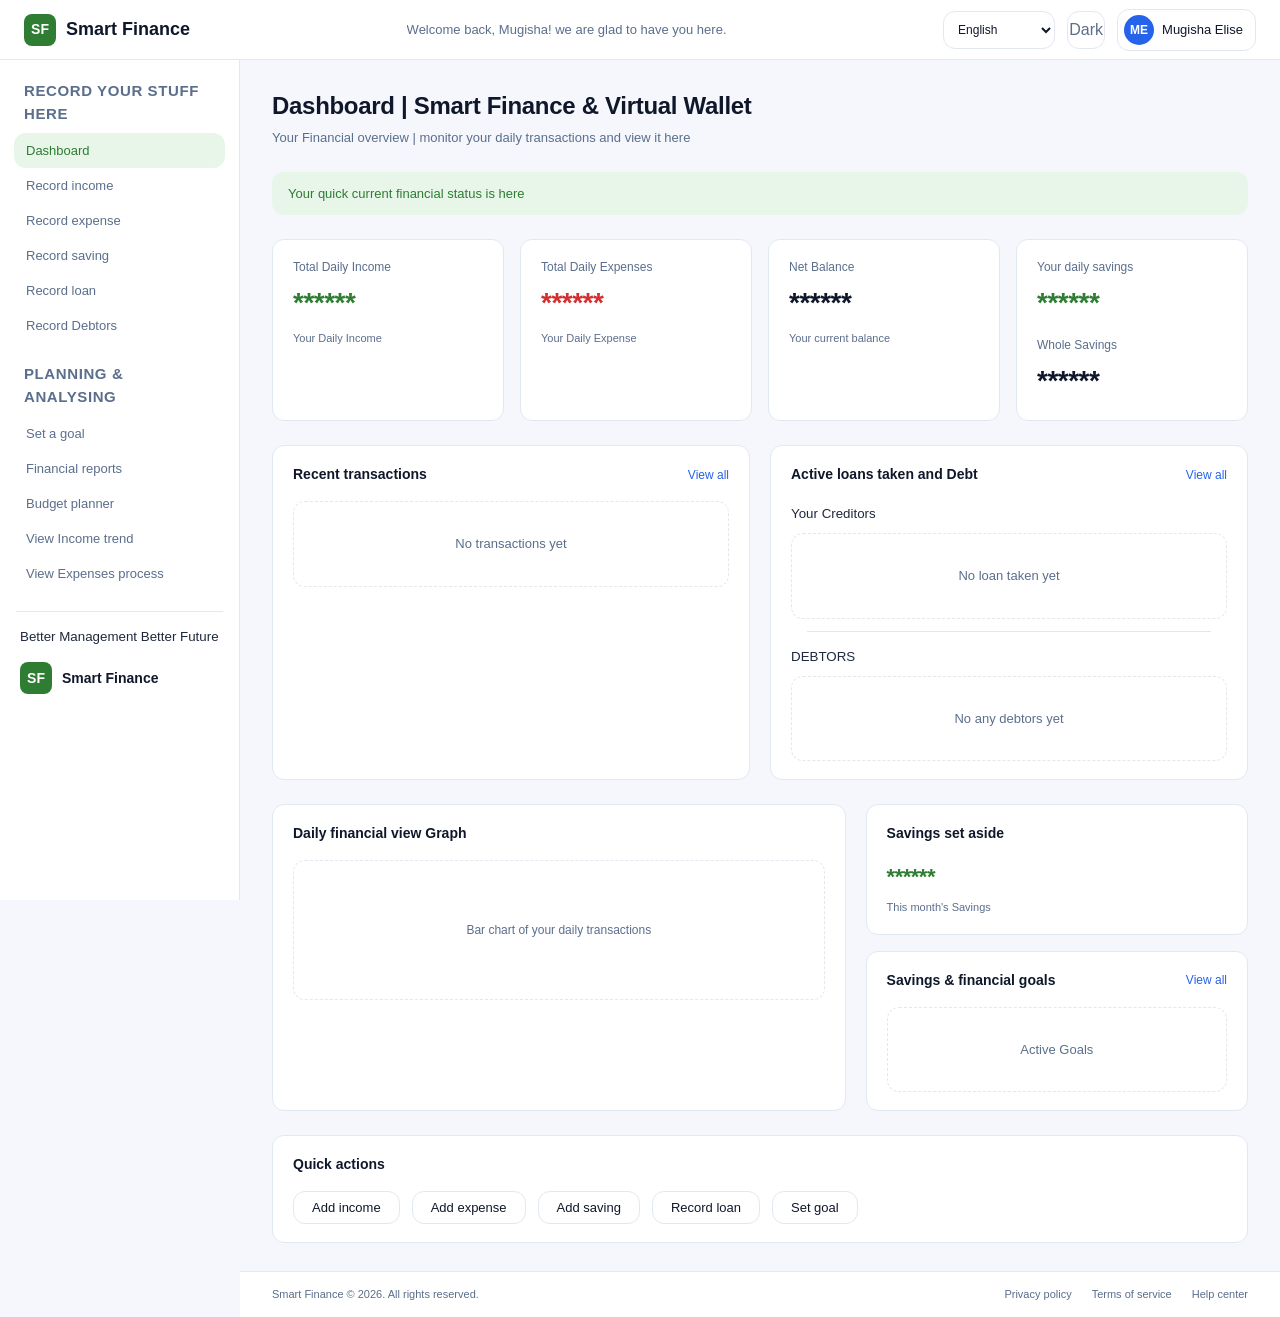
==== commit 94f516c2: "updated dashbard design, mainly for form designing" ====
--- a/dashboard.html
+++ b/dashboard.html
@@ -9,341 +9,326 @@
 </head>
 
 <body>
-    <div>
-        <header class="sf-header">
-            <div style="display: flex; align-items: center; gap: 12px;">
-                <a href="#" class="sf-logo">
+    <header class="sf-header">
+        <a href="#" class="sf-logo">
+            <div class="sf-logo-mark">SF</div>
+            Smart Finance
+        </a>
+        <div class="sf-greeting">
+            Welcome back, Mugisha! we are glad to have you here.
+        </div>
+        <div class="sf-header-right">
+            <select class="sf-lang-select">
+                <option value="en">English</option>
+                <option value="fr">Français</option>
+                <option value="rw">Kinyarwanda</option>
+                <option value="es">Swahili</option>
+            </select>
+            <div class="sf-dark-toggle">Dark</div>
+            <div class="sf-profile-btn">
+                <div class="sf-avatar">ME</div>
+                <span class="sf-profile-name">Mugisha Elise</span>
+            </div>
+        </div>
+    </header>
+
+    <div class="sf-layout">
+        <aside>
+            <div class="sidebar-section">
+                <div class="sidebar-label">Record Your Stuff Here</div>
+                <a href="#dashboard" class="nav-link"><button class="nav-btn" data-nav="dashboard">Dashboard</button></a>
+                <a href="#incomeForm" class="nav-link"><button class="nav-btn" data-nav="income">Record income</button></a>
+                <a href="#expenseForm" class="nav-link"><button class="nav-btn" data-nav="expense">Record expense</button></a>
+                <a href="#savingForm" class="nav-link"><button class="nav-btn" data-nav="saving">Record saving</button></a>
+                <a href="#loanForm" class="nav-link"><button class="nav-btn" data-nav="loan">Record loan</button></a>
+                <a href="#debtorForm" class="nav-link"><button class="nav-btn" data-nav="debtor">Record Debtors</button></a>
+            </div>
+            <div class="sidebar-section">
+                <div class="sidebar-label">Planning & Analysing</div>
+                <a href="#goalForm" class="nav-link"><button class="nav-btn" data-nav="goal">Set a goal</button></a>
+                <button class="nav-btn">Financial reports</button>
+                <button class="nav-btn">Budget planner</button>
+                <button class="nav-btn">View Income trend</button>
+                <button class="nav-btn">View Expenses process</button>
+            </div>
+            <div class="divider"></div>
+            <div class="sidebar-footer">
+                <small>Better Management Better Future</small>
+                <div class="sidebar-brand">
                     <div class="sf-logo-mark">SF</div>
-                    Smart Finance
-                </a>
-            </div>
-            <div class="sf-greeting">
-                <p class="sf-add-text">Welcome back, Mugisha! we are glad to have you here.</p>
-            </div>
-            <div class="sf-header-right">
-                <select class="sf-lang-select">
-                    <option value="en">English</option>
-                    <option value="fr">Français</option>
-                    <option value="rw">Kinyarwanda</option>
-                    <option value="es">Swahili</option>
-                </select>
-                <div class="sf-dark-toggle">Dark</div>
-                <div class="sf-profile-btn">
-                    <div class="sf-avatar">ME</div>
-                    <span class="sf-profile-name">Mugisha Elise</span>
-                </div>
-            </div>
-        </header>
-
-        <div class="sf-layout">
-            <aside>
-                <div class="sidebar-section">
-                    <div class="sidebar-label">Record Your Stuff Here</div>
-                    <a href="#dashboard" class="nav-link"><button class="nav-btn active">Dashboard</button></a>
-                    <a href="#incomeForm" class="nav-link"><button class="nav-btn">Record income</button></a>
-                    <a href="#expenseForm" class="nav-link"><button class="nav-btn">Record expense</button></a>
-                    <a href="#savingForm" class="nav-link"><button class="nav-btn">Record saving</button></a>
-                    <a href="#loanForm" class="nav-link"><button class="nav-btn">Record loan</button></a>
-                    <a href="#debtorForm" class="nav-link"><button class="nav-btn">Record Debtors</button></a>
-                </div>
-                <div class="sidebar-section">
-                    <div class="sidebar-label">
-                        Planning & Analysing
-                    </div>
-                    <button class="nav-btn">Set a goal</button>
-                    <button class="nav-btn">Financial reports</button>
-                    <button class="nav-btn">Budget planner</button>
-                    <button class="nav-btn">View Income trend</button>
-                    <button class="nav-btn">View Expenses process</button>
-                </div>
-                <div class="divider"></div>
-                <div style="padding: 0 20px;">
-                    <small>Better Management Better Future</small>
-                </div>
-                <br>
-                <div style="display: flex; align-items: center; gap: 10px; padding: 0 20px;">
-                    <div class="sf-logo-mark">SF</div>
-                    <div>
-                        <h3 style="font-size: 14px;">Smart Finance</h3>
-                    </div>
-                </div>
-            </aside>
-
-            <main class="sf-main">
-                <div id="dashboard">
-                    <h1 class="sf-page-title">Dashboard | Smart Finance & Virtual Wallet</h1>
-                    <p class="sf-page-sub">Your Financial overview | monitor your daily transactions and view it here</p>
-
-                    <div class="sf-status-bar">
-                        <span>Your quick current financial status is here</span>
-                    </div>
-
-                    <div class="sf-grid-4">
-                        <div class="sf-card">
-                            <div class="sf-stat-label">Total Daily Income</div>
-                            <div class="sf-stat-value green">******</div>
-                            <div class="sf-stat-sub">Your Daily Income</div>
-                        </div>
-                        <div class="sf-card">
-                            <div class="sf-stat-label">Total Daily Expenses</div>
-                            <div class="sf-stat-value red">******</div>
-                            <div class="sf-stat-sub">Your Daily Expense</div>
-                        </div>
-                        <div class="sf-card">
-                            <div class="sf-stat-label">Net Balance</div>
-                            <div class="sf-stat-value">******</div>
-                            <div class="sf-stat-sub">Your current balance</div>
-                        </div>
-                        <div class="sf-card">
-                            <div class="sf-stat-label">Your daily savings</div>
-                            <div class="sf-stat-value green">******</div>
-                            <div class="sf-stat-label" style="margin-top: 12px;">Whole Savings</div>
-                            <div class="sf-stat-value">******</div>
-                        </div>
-                    </div>
-
-                    <div class="sf-grid-2">
+                    <h3>Smart Finance</h3>
+                </div>
+            </div>
+        </aside>
+
+        <main class="sf-main">
+            <div id="incomeForm" class="form-panel">
+                <h2 class="form-title">Record Income</h2>
+                <form>
+                    <div class="form-group">
+                        <label>Income Source</label>
+                        <input type="text" placeholder="e.g., Salary, Freelance, Business" required>
+                    </div>
+                    <div class="form-group">
+                        <label>Amount</label>
+                        <input type="number" placeholder="0" required>
+                    </div>
+                    <div class="form-group">
+                        <label>Date</label>
+                        <input type="date" required>
+                    </div>
+                    <div class="form-group">
+                        <label>Description</label>
+                        <input type="text" placeholder="Any notes...">
+                    </div>
+                    <div class="form-buttons">
+                        <button type="submit" class="submit-btn">Save Income</button>
+                        <a href="#dashboard" class="cancel-btn">Cancel</a>
+                    </div>
+                </form>
+            </div>
+
+            <div id="expenseForm" class="form-panel">
+                <h2 class="form-title">Record Expense</h2>
+                <form>
+                    <div class="form-group">
+                        <label>Expense Category</label>
+                        <select>
+                            <option>Food & Groceries</option>
+                            <option>Transport</option>
+                            <option>Rent & Utilities</option>
+                            <option>Entertainment</option>
+                            <option>Healthcare</option>
+                            <option>Other</option>
+                        </select>
+                    </div>
+                    <div class="form-group">
+                        <label>Amount</label>
+                        <input type="number" placeholder="0" required>
+                    </div>
+                    <div class="form-group">
+                        <label>Date</label>
+                        <input type="date" required>
+                    </div>
+                    <div class="form-group">
+                        <label>Description</label>
+                        <input type="text" placeholder="What did you spend on?">
+                    </div>
+                    <div class="form-buttons">
+                        <button type="submit" class="submit-btn">Save Expense</button>
+                        <a href="#dashboard" class="cancel-btn">Cancel</a>
+                    </div>
+                </form>
+            </div>
+
+            <div id="savingForm" class="form-panel">
+                <h2 class="form-title">Record Saving</h2>
+                <form>
+                    <div class="form-group">
+                        <label>Saving Goal Name</label>
+                        <input type="text" placeholder="e.g., Emergency Fund, Vacation">
+                    </div>
+                    <div class="form-row">
+                        <div class="form-group">
+                            <label>Amount Saved</label>
+                            <input type="number" placeholder="0">
+                        </div>
+                        <div class="form-group">
+                            <label>Target Amount</label>
+                            <input type="number" placeholder="Goal amount">
+                        </div>
+                    </div>
+                    <div class="form-group">
+                        <label>Date</label>
+                        <input type="date">
+                    </div>
+                    <div class="form-buttons">
+                        <button type="submit" class="submit-btn">Save Saving</button>
+                        <a href="#dashboard" class="cancel-btn">Cancel</a>
+                    </div>
+                </form>
+            </div>
+
+            <div id="loanForm" class="form-panel">
+                <h2 class="form-title">Record Loan Taken</h2>
+                <form>
+                    <div class="form-group">
+                        <label>Lender Name</label>
+                        <input type="text" placeholder="Who did you borrow from?">
+                    </div>
+                    <div class="form-group">
+                        <label>Loan Amount</label>
+                        <input type="number" placeholder="0">
+                    </div>
+                    <div class="form-group">
+                        <label>Interest Rate (%)</label>
+                        <input type="number" placeholder="e.g., 5" step="0.1">
+                    </div>
+                    <div class="form-group">
+                        <label>Due Date</label>
+                        <input type="date">
+                    </div>
+                    <div class="form-buttons">
+                        <button type="submit" class="submit-btn">Record Loan</button>
+                        <a href="#dashboard" class="cancel-btn">Cancel</a>
+                    </div>
+                </form>
+            </div>
+
+            <div id="debtorForm" class="form-panel">
+                <h2 class="form-title">Record Debtor</h2>
+                <form>
+                    <div class="form-group">
+                        <label>Debtor Name</label>
+                        <input type="text" placeholder="Full name">
+                    </div>
+                    <div class="form-group">
+                        <label>Amount Owed</label>
+                        <input type="number" placeholder="0">
+                    </div>
+                    <div class="form-group">
+                        <label>Expected Repayment Date</label>
+                        <input type="date">
+                    </div>
+                    <div class="form-group">
+                        <label>Reason / Notes</label>
+                        <input type="text" placeholder="Why do they owe you?">
+                    </div>
+                    <div class="form-buttons">
+                        <button type="submit" class="submit-btn">Save Debtor</button>
+                        <a href="#dashboard" class="cancel-btn">Cancel</a>
+                    </div>
+                </form>
+            </div>
+
+            <div id="goalForm" class="form-panel">
+                <h2 class="form-title">Set a Financial Goal</h2>
+                <form>
+                    <div class="form-group">
+                        <label>Goal Name</label>
+                        <input type="text" placeholder="e.g., Buy a car, House, Education">
+                    </div>
+                    <div class="form-group">
+                        <label>Target Amount</label>
+                        <input type="number" placeholder="0">
+                    </div>
+                    <div class="form-group">
+                        <label>Target Date</label>
+                        <input type="date">
+                    </div>
+                    <div class="form-group">
+                        <label>Current Progress</label>
+                        <input type="number" placeholder="Amount saved so far">
+                    </div>
+                    <div class="form-buttons">
+                        <button type="submit" class="submit-btn">Set Goal</button>
+                        <a href="#dashboard" class="cancel-btn">Cancel</a>
+                    </div>
+                </form>
+            </div>
+
+            <div id="dashboard">
+                <h1 class="sf-page-title">Dashboard | Smart Finance & Virtual Wallet</h1>
+                <p class="sf-page-sub">Your Financial overview | monitor your daily transactions and view it here</p>
+
+                <div class="sf-status-bar">
+                    <span>Your quick current financial status is here</span>
+                </div>
+
+                <div class="sf-grid-4">
+                    <div class="sf-card">
+                        <div class="sf-stat-label">Total Daily Income</div>
+                        <div class="sf-stat-value green">******</div>
+                        <div class="sf-stat-sub">Your Daily Income</div>
+                    </div>
+                    <div class="sf-card">
+                        <div class="sf-stat-label">Total Daily Expenses</div>
+                        <div class="sf-stat-value red">******</div>
+                        <div class="sf-stat-sub">Your Daily Expense</div>
+                    </div>
+                    <div class="sf-card">
+                        <div class="sf-stat-label">Net Balance</div>
+                        <div class="sf-stat-value">******</div>
+                        <div class="sf-stat-sub">Your current balance</div>
+                    </div>
+                    <div class="sf-card">
+                        <div class="sf-stat-label">Your daily savings</div>
+                        <div class="sf-stat-value green">******</div>
+                        <div class="sf-stat-label">Whole Savings</div>
+                        <div class="sf-stat-value">******</div>
+                    </div>
+                </div>
+
+                <div class="sf-grid-2">
+                    <div class="sf-card">
+                        <div class="sf-card-header">
+                            <span class="sf-card-title">Recent transactions</span>
+                            <button class="sf-view-all">View all</button>
+                        </div>
+                        <div class="sf-empty-placeholder">No transactions yet</div>
+                    </div>
+                    <div class="sf-card">
+                        <div class="sf-card-header">
+                            <span class="sf-card-title">Active loans taken and Debt</span>
+                            <button class="sf-view-all">View all</button>
+                        </div>
+                        <small>Your Creditors</small>
+                        <div class="sf-empty-placeholder">No loan taken yet</div>
+                        <div class="divider"></div>
+                        <small>DEBTORS</small>
+                        <div class="sf-empty-placeholder">No any debtors yet</div>
+                    </div>
+                </div>
+
+                <div class="sf-grid-3">
+                    <div class="sf-card">
+                        <div class="sf-card-header">
+                            <span class="sf-card-title">Daily financial view Graph</span>
+                        </div>
+                        <div class="sf-chart-placeholder">Bar chart of your daily transactions</div>
+                    </div>
+                    <div class="sf-stack">
                         <div class="sf-card">
                             <div class="sf-card-header">
-                                <span class="sf-card-title">Recent transactions</span>
+                                <span class="sf-card-title">Savings set aside</span>
+                            </div>
+                            <div class="sf-stat-value sf-stat-value-sm green">******</div>
+                            <div class="sf-stat-sub">This month's Savings</div>
+                        </div>
+                        <div class="sf-card">
+                            <div class="sf-card-header">
+                                <span class="sf-card-title">Savings & financial goals</span>
                                 <button class="sf-view-all">View all</button>
                             </div>
-                            <div class="sf-empty-placeholder">No transactions yet</div>
-                        </div>
-                        <div class="sf-card">
-                            <div class="sf-card-header">
-                                <span class="sf-card-title">Active loans taken and Debt</span>
-                                <button class="sf-view-all">View all</button>
-                            </div>
-                            <small>Your Creditors</small>
-                            <div class="sf-empty-placeholder" style="margin-top: 8px;">No loan taken yet</div>
-                            <div class="divider"></div>
-                            <small>DEBTORS</small>
-                            <div class="sf-empty-placeholder" style="margin-top: 8px;">No any debtors yet</div>
-                        </div>
-                    </div>
-
-                    <div class="sf-grid-3">
-                        <div class="sf-card">
-                            <div class="sf-card-header">
-                                <span class="sf-card-title">Daily financial view Graph</span>
-                            </div>
-                            <div class="sf-chart-placeholder">Bar chart of your daily transactions</div>
-                        </div>
-                        <div style="display: flex; flex-direction: column; gap: 16px;">
-                            <div class="sf-card">
-                                <div class="sf-card-header">
-                                    <span class="sf-card-title">Savings set aside</span>
-                                </div>
-                                <div class="sf-stat-value green" style="font-size: 22px;">******</div>
-                                <div class="sf-stat-sub">This month's Savings</div>
-                            </div>
-                            <div class="sf-card">
-                                <div class="sf-card-header">
-                                    <span class="sf-card-title">Savings & financial goals</span>
-                                    <button class="sf-view-all">View all</button>
-                                </div>
-                                <div class="sf-empty-placeholder">Active Goals</div>
-                            </div>
-                        </div>
-                    </div>
-
-                    <div class="sf-card">
-                        <div class="sf-card-header">
-                            <span class="sf-card-title">Quick actions</span>
-                        </div>
-                        <div class="sf-button-group">
-                            <a href="#incomeForm" class="action-link"><button class="sf-btn">Add income</button></a>
-                            <a href="#expenseForm" class="action-link"><button class="sf-btn">Add expense</button></a>
-                            <a href="#savingForm" class="action-link"><button class="sf-btn">Add saving</button></a>
-                            <a href="#loanForm" class="action-link"><button class="sf-btn">Record loan</button></a>
-                            <a href="#goalForm" class="action-link"><button class="sf-btn">Set goal</button></a>
-                        </div>
-                    </div>
-                </div>
-
-                <!-- Income Form -->
-                <div id="incomeForm" class="form-panel">
-                    <h2 class="form-title">Record Income</h2>
-                    <form>
-                        <div class="form-group">
-                            <label>Income Source</label>
-                            <input type="text" placeholder="e.g., Salary, Freelance, Business" required>
-                        </div>
-                        <div class="form-group">
-                            <label>Amount </label>
-                            <input type="number" placeholder="0" required>
-                        </div>
-                        <div class="form-group">
-                            <label>Date</label>
-                            <input type="date" required>
-                        </div>
-                        <div class="form-group">
-                            <label>Description (optional)</label>
-                            <input type="text" placeholder="Any notes...">
-                        </div>
-                        <div class="form-buttons">
-                            <button type="submit" class="submit-btn">Save Income</button>
-                            <a href="#dashboard" class="cancel-btn">Cancel</a>
-                        </div>
-                    </form>
-                </div>
-
-                <!-- Expense Form -->
-                <div id="expenseForm" class="form-panel">
-                    <h2 class="form-title">Record Expense</h2>
-                    <form>
-                        <div class="form-group">
-                            <label>Expense Category</label>
-                            <select>
-                                <option>Food & Groceries</option>
-                                <option>Transport</option>
-                                <option>Rent & Utilities</option>
-                                <option>Entertainment</option>
-                                <option>Healthcare</option>
-                                <option>Other</option>
-                            </select>
-                        </div>
-                        <div class="form-group">
-                            <label>Amount </label>
-                            <input type="number" placeholder="0" required>
-                        </div>
-                        <div class="form-group">
-                            <label>Date</label>
-                            <input type="date" required>
-                        </div>
-                        <div class="form-group">
-                            <label>Description</label>
-                            <input type="text" placeholder="What did you spend on?">
-                        </div>
-                        <div class="form-buttons">
-                            <button type="submit" class="submit-btn">Save Expense</button>
-                            <a href="#dashboard" class="cancel-btn">Cancel</a>
-                        </div>
-                    </form>
-                </div>
-
-                <!-- Saving Form -->
-                <div id="savingForm" class="form-panel">
-                    <h2 class="form-title">Record Saving</h2>
-                    <form>
-                        <div class="form-group">
-                            <label>Saving Goal Name</label>
-                            <input type="text" placeholder="e.g., Emergency Fund, Vacation">
-                        </div>
-                        <div class="form-row">
-                            <div class="form-group">
-                                <label>Amount Saved</label>
-                                <input type="number" placeholder="0">
-                            </div>
-                            <div class="form-group">
-                                <label>Target Amount</label>
-                                <input type="number" placeholder="Goal amount">
-                            </div>
-                        </div>
-                        <div class="form-group">
-                            <label>Date</label>
-                            <input type="date">
-                        </div>
-                        <div class="form-buttons">
-                            <button type="submit" class="submit-btn">Save Saving</button>
-                            <a href="#dashboard" class="cancel-btn">Cancel</a>
-                        </div>
-                    </form>
-                </div>
-
-                <!-- Loan Form -->
-                <div id="loanForm" class="form-panel">
-                    <h2 class="form-title">Record Loan Taken</h2>
-                    <form>
-                        <div class="form-group">
-                            <label>Lender Name</label>
-                            <input type="text" placeholder="Who did you borrow from?">
-                        </div>
-                        <div class="form-group">
-                            <label>Loan Amount (RWF)</label>
-                            <input type="number" placeholder="0">
-                        </div>
-                        <div class="form-group">
-                            <label>Interest Rate (%)</label>
-                            <input type="number" placeholder="e.g., 5">
-                        </div>
-                        <div class="form-group">
-                            <label>Due Date</label>
-                            <input type="date">
-                        </div>
-                        <div class="form-buttons">
-                            <button type="submit" class="submit-btn">Record Loan</button>
-                            <a href="#dashboard" class="cancel-btn">Cancel</a>
-                        </div>
-                    </form>
-                </div>
-
-                <!-- Debtor Form -->
-                <div id="debtorForm" class="form-panel">
-                    <h2 class="form-title">Record Debtor</h2>
-                    <form>
-                        <div class="form-group">
-                            <label>Debtor Name</label>
-                            <input type="text" placeholder="Full name">
-                        </div>
-                        <div class="form-group">
-                            <label>Amount Owed (RWF)</label>
-                            <input type="number" placeholder="0">
-                        </div>
-                        <div class="form-group">
-                            <label>Expected Repayment Date</label>
-                            <input type="date">
-                        </div>
-                        <div class="form-group">
-                            <label>Reason / Notes</label>
-                            <input type="text" placeholder="Why do they owe you?">
-                        </div>
-                        <div class="form-buttons">
-                            <button type="submit" class="submit-btn">Save Debtor</button>
-                            <a href="#dashboard" class="cancel-btn">Cancel</a>
-                        </div>
-                    </form>
-                </div>
-
-                <!-- Goal Form -->
-                <div id="goalForm" class="form-panel">
-                    <h2 class="form-title">Set a Financial Goal</h2>
-                    <form>
-                        <div class="form-group">
-                            <label>Goal Name</label>
-                            <input type="text" placeholder="e.g., Buy a car, House, Education">
-                        </div>
-                        <div class="form-group">
-                            <label>Target Amount (RWF)</label>
-                            <input type="number" placeholder="0">
-                        </div>
-                        <div class="form-group">
-                            <label>Target Date</label>
-                            <input type="date">
-                        </div>
-                        <div class="form-group">
-                            <label>Current Progress (RWF)</label>
-                            <input type="number" placeholder="Amount saved so far">
-                        </div>
-                        <div class="form-buttons">
-                            <button type="submit" class="submit-btn">Set Goal</button>
-                            <a href="#dashboard" class="cancel-btn">Cancel</a>
-                        </div>
-                    </form>
-                </div>
-            </main>
+                            <div class="sf-empty-placeholder">Active Goals</div>
+                        </div>
+                    </div>
+                </div>
+
+                <div class="sf-card">
+                    <div class="sf-card-header">
+                        <span class="sf-card-title">Quick actions</span>
+                    </div>
+                    <div class="sf-button-group">
+                        <a href="#incomeForm" class="action-link"><button class="sf-btn">Add income</button></a>
+                        <a href="#expenseForm" class="action-link"><button class="sf-btn">Add expense</button></a>
+                        <a href="#savingForm" class="action-link"><button class="sf-btn">Add saving</button></a>
+                        <a href="#loanForm" class="action-link"><button class="sf-btn">Record loan</button></a>
+                        <a href="#goalForm" class="action-link"><button class="sf-btn">Set goal</button></a>
+                    </div>
+                </div>
+            </div>
+        </main>
+    </div>
+
+    <footer class="sf-footer">
+        <div>Smart Finance © 2026. All rights reserved.</div>
+        <div class="sf-footer-links">
+            <a href="#">Privacy policy</a>
+            <a href="#">Terms of service</a>
+            <a href="#">Help center</a>
         </div>
-
-        <footer class="sf-footer">
-            <div>Smart Finance © 2026. All rights reserved.</div>
-            <div class="sf-footer-links">
-                <a href="#">Privacy policy</a>
-                <a href="#">Terms of service</a>
-                <a href="#">Help center</a>
-            </div>
-        </footer>
-    </div>
+    </footer>
 </body>
 
 </html>
--- a/css/dashboard.css
+++ b/css/dashboard.css
@@ -1,5 +1,3 @@
-/* ===== WHITE MODE - ORIGINAL STRUCTURE PRESERVED, NO ICONS, NO STICKERS, NO FAKE NUMBERS ===== */
-
 * {
     margin: 0;
     padding: 0;
@@ -13,7 +11,7 @@
     line-height: 1.5;
 }
 
- :root {
+:root {
     --bg-primary: #ffffff;
     --bg-surface: #ffffff;
     --border-color: #e2e8f0;
@@ -23,13 +21,12 @@
     --green-bg: #e8f5e9;
     --red: #d32f2f;
     --red-bg: #ffebee;
-    --yellow: #f59e0b;
-    --yellow-bg: #fff8e7;
     --blue: #2563eb;
     --blue-bg: #eff6ff;
     --sidebar-width: 240px;
     --header-height: 60px;
     --radius: 12px;
+    --shadow: 0 1px 3px rgba(0, 0, 0, 0.06);
 }
 
 .sf-header {
@@ -76,25 +73,6 @@
     color: var(--text-muted);
     overflow: hidden;
     white-space: nowrap;
-}
-
-.sf-ad-text {
-    display: inline-block;
-    font-family: Arial, sans-serif;
-    font-size: 24px;
-    font-weight: bold;
-    color: #000;
-    padding-left: 100%;
-    animation: slideLeft 12s linear infinite;
-}
-
-@keyframes slideLeft {
-    0% {
-        transform: translate(0, 0);
-    }
-    100% {
-        transform: translate(-100%, 0);
-    }
 }
 
 .sf-header-right {
@@ -200,6 +178,27 @@
     margin-bottom: 8px;
 }
 
+.sidebar-footer {
+    padding: 0 20px;
+}
+
+.sidebar-brand {
+    display: flex;
+    align-items: center;
+    gap: 10px;
+    margin-top: 14px;
+}
+
+.sidebar-brand h3 {
+    font-size: 14px;
+    color: var(--text-primary);
+}
+
+.nav-link {
+    display: block;
+    text-decoration: none;
+}
+
 .nav-btn {
     width: 100%;
     text-align: left;
@@ -218,11 +217,28 @@
 }
 
 .nav-btn:hover {
-    background: green;
-    color: yellow;
-}
-
-.nav-btn.active {
+    background: var(--bg-primary);
+    color: var(--text-primary);
+}
+
+.nav-btn[data-nav="dashboard"] {
+    background: var(--green-bg);
+    color: var(--green);
+    font-weight: 500;
+}
+
+body:has(.form-panel:target) .nav-btn[data-nav="dashboard"] {
+    background: transparent;
+    color: var(--text-muted);
+    font-weight: 400;
+}
+
+body:has(#incomeForm:target) .nav-btn[data-nav="income"],
+body:has(#expenseForm:target) .nav-btn[data-nav="expense"],
+body:has(#savingForm:target) .nav-btn[data-nav="saving"],
+body:has(#loanForm:target) .nav-btn[data-nav="loan"],
+body:has(#debtorForm:target) .nav-btn[data-nav="debtor"],
+body:has(#goalForm:target) .nav-btn[data-nav="goal"] {
     background: var(--green-bg);
     color: var(--green);
     font-weight: 500;
@@ -324,6 +340,14 @@
     color: var(--red);
 }
 
+.sf-stat-value-sm {
+    font-size: 22px;
+}
+
+.sf-stat-value+.sf-stat-label {
+    margin-top: 12px;
+}
+
 .sf-stat-sub {
     font-size: 11px;
     color: var(--text-muted);
@@ -338,6 +362,10 @@
     border: 1px dashed var(--border-color);
     border-radius: var(--radius);
     background: var(--bg-primary);
+}
+
+small+.sf-empty-placeholder {
+    margin-top: 8px;
 }
 
 .sf-grid-4 {
@@ -361,6 +389,12 @@
     margin-bottom: 24px;
 }
 
+.sf-stack {
+    display: flex;
+    flex-direction: column;
+    gap: 16px;
+}
+
 .sf-chart-placeholder {
     height: 140px;
     background: var(--bg-primary);
@@ -380,6 +414,10 @@
     margin-top: 8px;
 }
 
+.action-link {
+    text-decoration: none;
+}
+
 .sf-btn {
     display: flex;
     align-items: center;
@@ -398,6 +436,166 @@
 .sf-btn:hover {
     background: var(--bg-primary);
     transform: translateY(-1px);
+}
+
+.form-panel {
+    display: none;
+    max-width: 640px;
+    margin: 0 auto;
+    background: var(--bg-surface);
+    border: 1px solid var(--border-color);
+    border-radius: var(--radius);
+    padding: 32px 36px;
+    box-shadow: var(--shadow);
+}
+
+.form-panel:target {
+    display: block;
+    animation: fadeSlide 0.3s ease;
+}
+
+@keyframes fadeSlide {
+    from {
+        opacity: 0;
+        transform: translateY(12px);
+    }
+    to {
+        opacity: 1;
+        transform: translateY(0);
+    }
+}
+
+.form-panel:target~#dashboard {
+    display: none;
+}
+
+.form-title {
+    font-size: 22px;
+    font-weight: 700;
+    color: var(--text-primary);
+    margin-bottom: 24px;
+    padding-bottom: 14px;
+    border-bottom: 2px solid var(--green-bg);
+    position: relative;
+}
+
+.form-title::after {
+    content: '';
+    position: absolute;
+    bottom: -2px;
+    left: 0;
+    width: 60px;
+    height: 2px;
+    background: var(--green);
+}
+
+.form-group {
+    display: flex;
+    flex-direction: column;
+    gap: 6px;
+    margin-bottom: 18px;
+}
+
+.form-group label {
+    font-size: 13px;
+    font-weight: 600;
+    color: var(--text-primary);
+    letter-spacing: 0.3px;
+}
+
+.form-group input,
+.form-group select {
+    padding: 11px 14px;
+    border: 1.5px solid var(--border-color);
+    border-radius: var(--radius);
+    font-size: 14px;
+    font-family: inherit;
+    color: var(--text-primary);
+    background: var(--bg-primary);
+    transition: all 0.25s ease;
+}
+
+.form-group input:hover,
+.form-group select:hover {
+    border-color: #b8c4d8;
+}
+
+.form-group input:focus,
+.form-group select:focus {
+    outline: none;
+    border-color: var(--blue);
+    box-shadow: 0 0 0 4px rgba(37, 99, 235, 0.08);
+}
+
+.form-group input::placeholder {
+    color: var(--text-muted);
+    opacity: 0.6;
+    font-size: 13px;
+}
+
+.form-row {
+    display: flex;
+    gap: 16px;
+}
+
+.form-row .form-group {
+    flex: 1;
+}
+
+.form-buttons {
+    display: flex;
+    align-items: center;
+    gap: 12px;
+    margin-top: 8px;
+    padding-top: 20px;
+    border-top: 1px solid var(--border-color);
+}
+
+.submit-btn {
+    padding: 11px 28px;
+    border-radius: var(--radius);
+    border: none;
+    background: var(--green);
+    color: white;
+    font-size: 14px;
+    font-family: inherit;
+    font-weight: 600;
+    cursor: pointer;
+    transition: all 0.2s ease;
+    letter-spacing: 0.3px;
+}
+
+.submit-btn:hover {
+    background: #1b5e20;
+    transform: translateY(-1px);
+    box-shadow: 0 4px 12px rgba(46, 125, 50, 0.25);
+}
+
+.submit-btn:active {
+    transform: scale(0.97);
+}
+
+.cancel-btn {
+    display: flex;
+    align-items: center;
+    justify-content: center;
+    padding: 11px 24px;
+    border-radius: var(--radius);
+    border: 1.5px solid var(--border-color);
+    background: transparent;
+    color: var(--text-muted);
+    font-size: 13px;
+    font-weight: 500;
+    text-decoration: none;
+    transition: all 0.2s ease;
+    font-family: inherit;
+    cursor: pointer;
+}
+
+.cancel-btn:hover {
+    background: var(--bg-primary);
+    color: var(--text-primary);
+    border-color: var(--text-muted);
 }
 
 .sf-footer {
@@ -503,6 +701,27 @@
     .sf-card {
         padding: 14px 16px;
     }
+    .form-panel {
+        padding: 24px 18px;
+        max-width: 100%;
+        margin: 0;
+    }
+    .form-title {
+        font-size: 19px;
+    }
+    .form-row {
+        flex-direction: column;
+        gap: 0;
+    }
+    .form-buttons {
+        flex-direction: column;
+        gap: 10px;
+    }
+    .submit-btn,
+    .cancel-btn {
+        width: 100%;
+        justify-content: center;
+    }
 }
 
 @media (max-width: 480px) {
@@ -526,145 +745,21 @@
     .sf-chart-placeholder {
         height: 100px;
     }
+    .form-panel {
+        padding: 18px 14px;
+    }
+    .form-group input,
+    .form-group select {
+        padding: 10px 12px;
+        font-size: 13px;
+    }
+    .form-title {
+        font-size: 17px;
+    }
 }
 
 @media (min-width: 769px) {
     aside {
         transform: translateX(0) !important;
     }
-}
-
-
-/* Form panel styles */
-
-.form-panel {
-    display: none;
-    background: #f0b3b3;
-    border-radius: 16px;
-    padding: 28px;
-    margin-top: 20px;
-    border: 1px solid #e2e8f0;
-}
-
-.form-panel:target {
-    display: block;
-}
-
-.form-title {
-    font-size: 22px;
-    font-weight: 700;
-    margin-bottom: 24px;
-    color: #0f172a;
-}
-
-.form-group {
-    margin-bottom: 20px;
-}
-
-.form-group label {
-    display: block;
-    font-weight: 600;
-    margin-bottom: 8px;
-    color: #1e293b;
-    font-size: 14px;
-}
-
-.form-group input,
-.form-group select {
-    width: 100%;
-    padding: 12px 16px;
-    border: 1px solid #cbd5e1;
-    border-radius: 12px;
-    font-size: 15px;
-    font-family: inherit;
-    background: #ffffff;
-}
-
-.form-group input:focus,
-.form-group select:focus {
-    outline: none;
-    border-color: #2e7d32;
-    box-shadow: 0 0 0 3px rgba(46, 125, 50, 0.1);
-}
-
-.form-row {
-    display: flex;
-    gap: 16px;
-    flex-wrap: wrap;
-}
-
-.form-row .form-group {
-    flex: 1;
-}
-
-.form-buttons {
-    display: flex;
-    gap: 12px;
-    margin-top: 24px;
-}
-
-.submit-btn {
-    background: #2e7d32;
-    color: white;
-    border: none;
-    padding: 12px 28px;
-    border-radius: 40px;
-    font-size: 15px;
-    font-weight: 600;
-    cursor: pointer;
-    font-family: inherit;
-}
-
-.submit-btn:hover {
-    background: #1b5e20;
-}
-
-.cancel-btn {
-    background: #f1f5f9;
-    color: #1e293b;
-    border: 1px solid #e2e8f0;
-    padding: 12px 28px;
-    border-radius: 40px;
-    font-size: 15px;
-    font-weight: 500;
-    cursor: pointer;
-    text-decoration: none;
-    display: inline-block;
-}
-
-.cancel-btn:hover {
-    background: #e2e8f0;
-}
-
-.nav-link {
-    text-decoration: none;
-    display: block;
-}
-
-.action-link {
-    text-decoration: none;
-}
-
-.sf-btn {
-    background-color: #e0f2fe;
-}
-
-@media (max-width: 768px) {
-    .form-panel {
-        padding: 20px;
-    }
-    .form-title {
-        font-size: 20px;
-    }
-    .form-row {
-        flex-direction: column;
-        gap: 0;
-    }
-    .form-buttons {
-        flex-direction: column;
-    }
-    .cancel-btn,
-    .submit-btn {
-        text-align: center;
-    }
 }
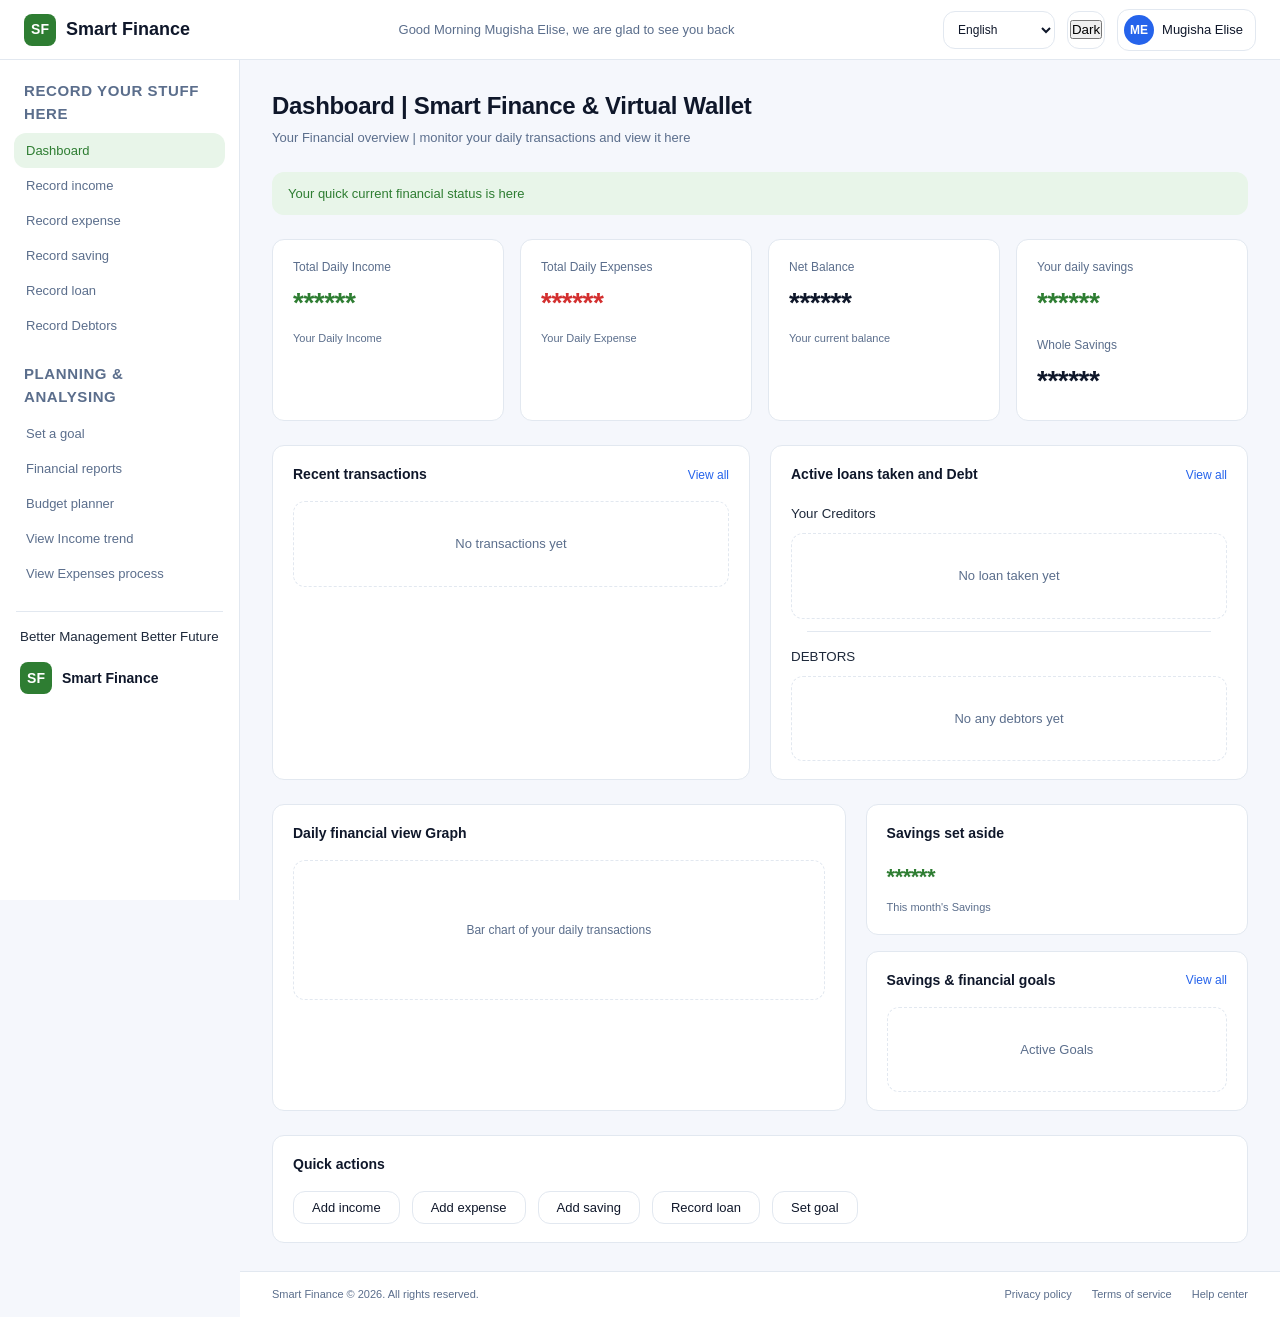
==== commit 2956b120: "I added dark mode in dashboard" ====
--- a/dashboard.html
+++ b/dashboard.html
@@ -14,7 +14,7 @@
             <div class="sf-logo-mark">SF</div>
             Smart Finance
         </a>
-        <div class="sf-greeting">
+        <div class="sf-greeting" id="sf-greeting">
             Welcome back, Mugisha! we are glad to have you here.
         </div>
         <div class="sf-header-right">
@@ -24,12 +24,13 @@
                 <option value="rw">Kinyarwanda</option>
                 <option value="es">Swahili</option>
             </select>
-            <div class="sf-dark-toggle">Dark</div>
+            <div class="sf-dark-toggle">
+                <button id="sf-theme-Toggle">Dark</button>
+            </div>
             <div class="sf-profile-btn">
                 <div class="sf-avatar">ME</div>
                 <span class="sf-profile-name">Mugisha Elise</span>
             </div>
-        </div>
     </header>
 
     <div class="sf-layout">
@@ -46,7 +47,7 @@
             <div class="sidebar-section">
                 <div class="sidebar-label">Planning & Analysing</div>
                 <a href="#goalForm" class="nav-link"><button class="nav-btn" data-nav="goal">Set a goal</button></a>
-                <button class="nav-btn">Financial reports</button>
+                <a href="#reports" class="nav-link"><button class="nav-btn" data-nav="reports">Financial reports</button></a>
                 <button class="nav-btn">Budget planner</button>
                 <button class="nav-btn">View Income trend</button>
                 <button class="nav-btn">View Expenses process</button>
@@ -329,6 +330,7 @@
             <a href="#">Help center</a>
         </div>
     </footer>
+    <script src="Javascript/dasboard.js"></script>
 </body>
 
 </html>
--- a/css/dashboard.css
+++ b/css/dashboard.css
@@ -45,6 +45,157 @@
     z-index: 200;
 }
 
+
+/* Whole page dark mode css*/
+
+body.dark {
+    background: #121212;
+    color: #ffffff;
+}
+
+
+/* Header  dark mode css */
+
+body.dark .sf-header {
+    background: #1e1e1e;
+    color: #ffffff;
+}
+
+
+/* Sidebar dark mode css */
+
+body.dark aside {
+    background: #1a1a1a;
+    color: #ffffff;
+}
+
+
+/* Sidebar headings */
+
+body.dark .sidebar-label {
+    color: #dddddd;
+}
+
+
+/* Navigation buttons */
+
+body.dark .nav-btn {
+    background: #2a2a2a;
+    color: #ffffff;
+    border: 1px solid #444;
+}
+
+body.dark .nav-btn:hover {
+    background: #3b3b3b;
+}
+
+
+/* Dashboard cards */
+
+body.dark .sf-card {
+    background: #1f1f1f;
+    color: #ffffff;
+    border: 1px solid #333;
+}
+
+
+/* Form panels */
+
+body.dark .form-panel {
+    background: #1f1f1f;
+    color: #ffffff;
+}
+
+
+/* Inputs */
+
+body.dark input,
+body.dark select,
+body.dark textarea {
+    background: #2d2d2d;
+    color: #ffffff;
+    border: 1px solid #555;
+}
+
+
+/* Placeholder text */
+
+body.dark input::placeholder {
+    color: #aaaaaa;
+}
+
+
+/* Main buttons */
+
+body.dark .sf-btn,
+body.dark .submit-btn {
+    background: #0d6efd;
+    color: white;
+}
+
+
+/* Cancel button */
+
+body.dark .cancel-btn {
+    background: #444;
+    color: white;
+}
+
+
+/* View all buttons */
+
+body.dark .sf-view-all {
+    background: #2d2d2d;
+    color: white;
+}
+
+
+/* Footer */
+
+body.dark .sf-footer {
+    background: #111111;
+    color: white;
+}
+
+
+/* Footer links */
+
+body.dark .sf-footer a {
+    color: #66b3ff;
+}
+
+
+/* Language selector */
+
+body.dark .sf-lang-select {
+    background: #2d2d2d;
+    color: white;
+    border: 1px solid #555;
+}
+
+
+/* Dark mode toggle button */
+
+body.dark .sf-dark-toggle {
+    background: #333;
+    color: white;
+}
+
+
+/* Profile button */
+
+body.dark .sf-profile-btn {
+    background: #2d2d2d;
+    color: white;
+}
+
+
+/* Dividers */
+
+body.dark .divider {
+    border-color: #444;
+}
+
 .sf-logo {
     display: flex;
     align-items: center;
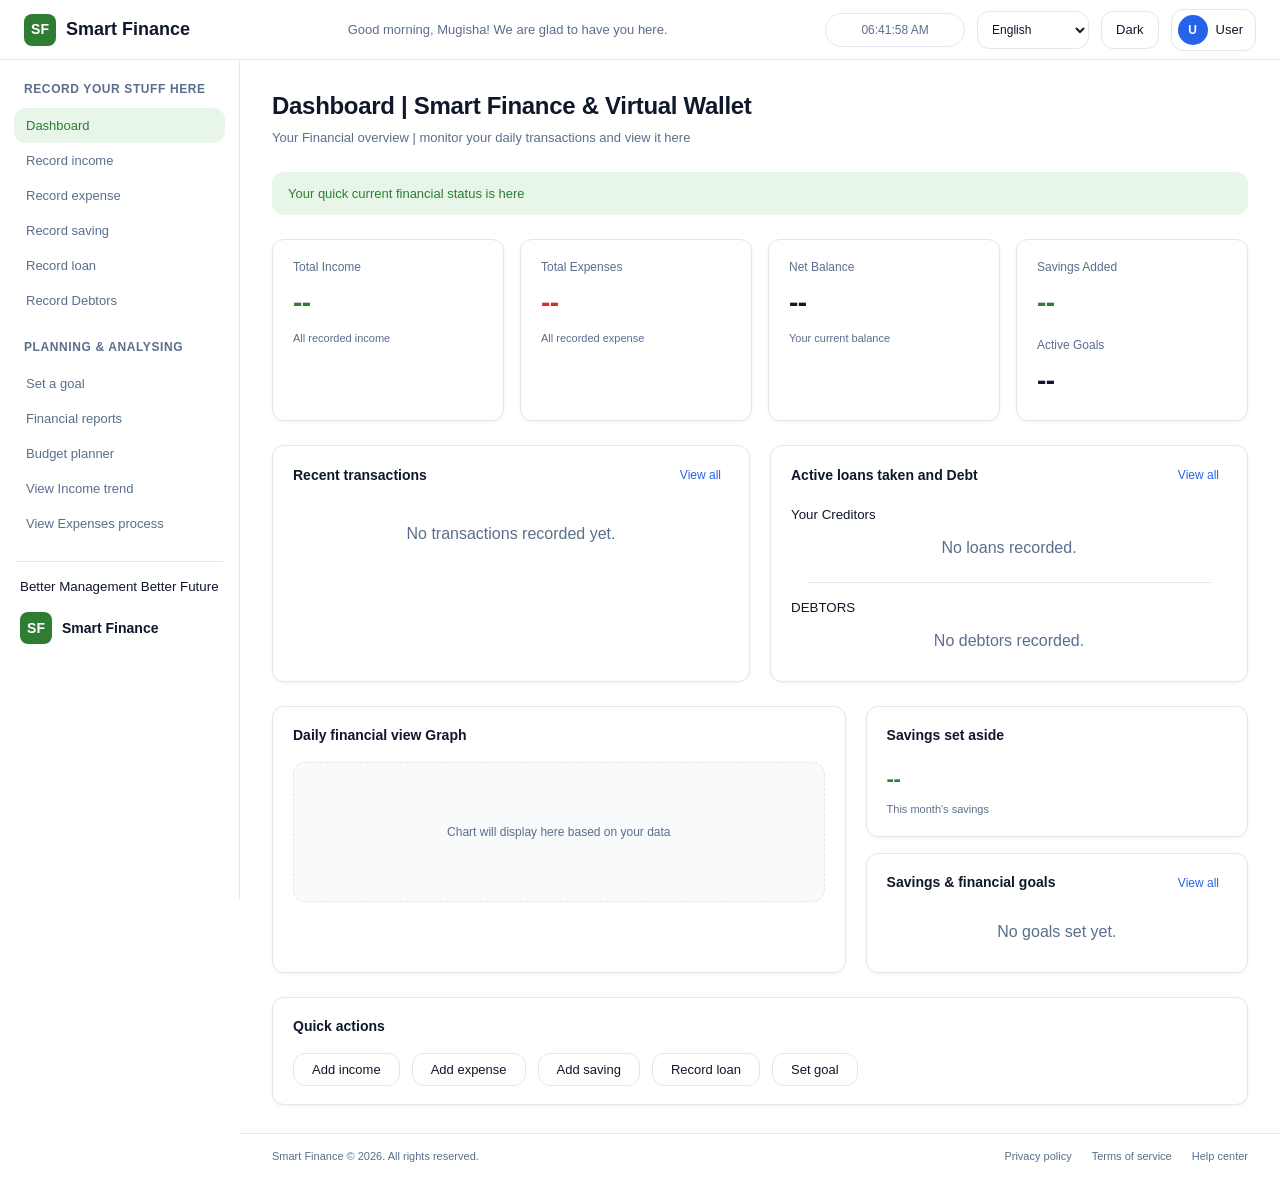
==== commit c0e4c2e2: "New Changes: more pages, dark/light mode correcting, fincial overview page" ====
--- a/dashboard.html
+++ b/dashboard.html
@@ -1,41 +1,52 @@
 <!DOCTYPE html>
-<html lang="en">
+<html lang="en" data-theme="light">
 
 <head>
-    <meta charset="UTF-8">
-    <meta name="viewport" content="width=device-width, initial-scale=1.0, user-scalable=yes">
+    <meta charset="UTF-8" />
+    <meta name="viewport" content="width=device-width, initial-scale=1.0, user-scalable=yes" />
     <title>Smart Finance | Dashboard</title>
-    <link rel="stylesheet" href="css/dashboard.css">
+    <link rel="stylesheet" href="css/dashboard.css" />
 </head>
 
 <body>
+    <!-- Header -->
     <header class="sf-header">
         <a href="#" class="sf-logo">
-            <div class="sf-logo-mark">SF</div>
-            Smart Finance
+            <span class="sf-logo-mark">SF</span> Smart Finance
         </a>
-        <div class="sf-greeting" id="sf-greeting">
-            Welcome back, Mugisha! we are glad to have you here.
-        </div>
+        <div class="sf-greeting" id="sf-greeting">Welcome back! We are glad to have you here.</div>
         <div class="sf-header-right">
-            <select class="sf-lang-select">
+            <button class="sf-menu-toggle" id="sf-menu-toggle" aria-label="Open menu">
+                <span></span>
+                <span></span>
+                <span></span>
+            </button>
+            <div class="sf-clock" id="sf-clock">Loading time...</div>
+            <select class="sf-lang-select" aria-label="Language selector">
                 <option value="en">English</option>
                 <option value="fr">Français</option>
                 <option value="rw">Kinyarwanda</option>
                 <option value="es">Swahili</option>
             </select>
-            <div class="sf-dark-toggle">
-                <button id="sf-theme-Toggle">Dark</button>
-            </div>
-            <div class="sf-profile-btn">
-                <div class="sf-avatar">ME</div>
-                <span class="sf-profile-name">Mugisha Elise</span>
-            </div>
+            <button class="sf-dark-toggle" id="sf-theme-toggle" aria-label="Toggle dark/light theme">Dark</button>
+            <div class="sf-profile-wrapper">
+                <button class="sf-profile-btn" id="sf-profile-button" aria-label="Profile menu">
+                    <span class="sf-avatar" id="userAvatar">U</span>
+                    <span class="sf-profile-name" id="userName">User</span>
+                </button>
+                <div class="sf-profile-menu" id="sf-profile-menu">
+                    <button type="button" class="profile-menu-option" id="editProfileBtn">Edit profile</button>
+                    <button type="button" class="profile-menu-option" id="logoutBtn">Logout</button>
+                </div>
+            </div>
+        </div>
     </header>
 
+    <!-- Layout -->
     <div class="sf-layout">
+        <!-- Sidebar -->
         <aside>
-            <div class="sidebar-section">
+            <nav class="sidebar-section">
                 <div class="sidebar-label">Record Your Stuff Here</div>
                 <a href="#dashboard" class="nav-link"><button class="nav-btn" data-nav="dashboard">Dashboard</button></a>
                 <a href="#incomeForm" class="nav-link"><button class="nav-btn" data-nav="income">Record income</button></a>
@@ -43,44 +54,46 @@
                 <a href="#savingForm" class="nav-link"><button class="nav-btn" data-nav="saving">Record saving</button></a>
                 <a href="#loanForm" class="nav-link"><button class="nav-btn" data-nav="loan">Record loan</button></a>
                 <a href="#debtorForm" class="nav-link"><button class="nav-btn" data-nav="debtor">Record Debtors</button></a>
-            </div>
+            </nav>
             <div class="sidebar-section">
                 <div class="sidebar-label">Planning & Analysing</div>
                 <a href="#goalForm" class="nav-link"><button class="nav-btn" data-nav="goal">Set a goal</button></a>
                 <a href="#reports" class="nav-link"><button class="nav-btn" data-nav="reports">Financial reports</button></a>
-                <button class="nav-btn">Budget planner</button>
-                <button class="nav-btn">View Income trend</button>
-                <button class="nav-btn">View Expenses process</button>
+                <a href="#budgetPlanner" class="nav-link"><button class="nav-btn" data-nav="budget">Budget planner</button></a>
+                <a href="#incomeTrend" class="nav-link"><button class="nav-btn" data-nav="income-trend">View Income trend</button></a>
+                <a href="#expenseProcess" class="nav-link"><button class="nav-btn" data-nav="expense-process">View Expenses process</button></a>
             </div>
             <div class="divider"></div>
             <div class="sidebar-footer">
                 <small>Better Management Better Future</small>
                 <div class="sidebar-brand">
-                    <div class="sf-logo-mark">SF</div>
+                    <span class="sf-logo-mark">SF</span>
                     <h3>Smart Finance</h3>
                 </div>
             </div>
         </aside>
 
+        <!-- Main Content -->
         <main class="sf-main">
+            <!-- Forms (hidden by default, shown when user clicks a navigation link) -->
             <div id="incomeForm" class="form-panel">
                 <h2 class="form-title">Record Income</h2>
-                <form>
+                <form id="incomeFormElement">
                     <div class="form-group">
                         <label>Income Source</label>
-                        <input type="text" placeholder="e.g., Salary, Freelance, Business" required>
+                        <input type="text" placeholder="e.g., Salary, Freelance, Business" required />
                     </div>
                     <div class="form-group">
                         <label>Amount</label>
-                        <input type="number" placeholder="0" required>
+                        <input type="number" placeholder="0" required />
                     </div>
                     <div class="form-group">
                         <label>Date</label>
-                        <input type="date" required>
+                        <input type="date" required />
                     </div>
                     <div class="form-group">
                         <label>Description</label>
-                        <input type="text" placeholder="Any notes...">
+                        <input type="text" placeholder="Any details...." />
                     </div>
                     <div class="form-buttons">
                         <button type="submit" class="submit-btn">Save Income</button>
@@ -91,29 +104,29 @@
 
             <div id="expenseForm" class="form-panel">
                 <h2 class="form-title">Record Expense</h2>
-                <form>
+                <form id="expenseFormElement">
                     <div class="form-group">
                         <label>Expense Category</label>
                         <select>
-                            <option>Food & Groceries</option>
+                            <option>Food</option>
                             <option>Transport</option>
                             <option>Rent & Utilities</option>
                             <option>Entertainment</option>
                             <option>Healthcare</option>
-                            <option>Other</option>
+                            <option>Others</option>
                         </select>
                     </div>
                     <div class="form-group">
                         <label>Amount</label>
-                        <input type="number" placeholder="0" required>
+                        <input type="number" placeholder="0" required />
                     </div>
                     <div class="form-group">
                         <label>Date</label>
-                        <input type="date" required>
+                        <input type="date" required />
                     </div>
                     <div class="form-group">
                         <label>Description</label>
-                        <input type="text" placeholder="What did you spend on?">
+                        <input type="text" placeholder="What did you spend on?" />
                     </div>
                     <div class="form-buttons">
                         <button type="submit" class="submit-btn">Save Expense</button>
@@ -124,24 +137,24 @@
 
             <div id="savingForm" class="form-panel">
                 <h2 class="form-title">Record Saving</h2>
-                <form>
+                <form id="savingFormElement">
                     <div class="form-group">
                         <label>Saving Goal Name</label>
-                        <input type="text" placeholder="e.g., Emergency Fund, Vacation">
+                        <input type="text" placeholder="Why are you saving?" />
                     </div>
                     <div class="form-row">
                         <div class="form-group">
                             <label>Amount Saved</label>
-                            <input type="number" placeholder="0">
+                            <input type="number" placeholder="0" />
                         </div>
                         <div class="form-group">
                             <label>Target Amount</label>
-                            <input type="number" placeholder="Goal amount">
+                            <input type="number" placeholder="Goal amount" />
                         </div>
                     </div>
                     <div class="form-group">
                         <label>Date</label>
-                        <input type="date">
+                        <input type="date" />
                     </div>
                     <div class="form-buttons">
                         <button type="submit" class="submit-btn">Save Saving</button>
@@ -152,22 +165,22 @@
 
             <div id="loanForm" class="form-panel">
                 <h2 class="form-title">Record Loan Taken</h2>
-                <form>
+                <form id="loanFormElement">
                     <div class="form-group">
                         <label>Lender Name</label>
-                        <input type="text" placeholder="Who did you borrow from?">
+                        <input type="text" placeholder="Who did you borrow from?" />
                     </div>
                     <div class="form-group">
                         <label>Loan Amount</label>
-                        <input type="number" placeholder="0">
+                        <input type="number" placeholder="0" />
                     </div>
                     <div class="form-group">
                         <label>Interest Rate (%)</label>
-                        <input type="number" placeholder="e.g., 5" step="0.1">
+                        <input type="number" placeholder="e.g., 5" step="0.1" />
                     </div>
                     <div class="form-group">
                         <label>Due Date</label>
-                        <input type="date">
+                        <input type="date" />
                     </div>
                     <div class="form-buttons">
                         <button type="submit" class="submit-btn">Record Loan</button>
@@ -178,22 +191,22 @@
 
             <div id="debtorForm" class="form-panel">
                 <h2 class="form-title">Record Debtor</h2>
-                <form>
+                <form id="debtorFormElement">
                     <div class="form-group">
                         <label>Debtor Name</label>
-                        <input type="text" placeholder="Full name">
+                        <input type="text" placeholder="Full name" />
                     </div>
                     <div class="form-group">
                         <label>Amount Owed</label>
-                        <input type="number" placeholder="0">
+                        <input type="number" placeholder="0" />
                     </div>
                     <div class="form-group">
                         <label>Expected Repayment Date</label>
-                        <input type="date">
+                        <input type="date" />
                     </div>
                     <div class="form-group">
                         <label>Reason / Notes</label>
-                        <input type="text" placeholder="Why do they owe you?">
+                        <input type="text" placeholder="Why do they owe you?" />
                     </div>
                     <div class="form-buttons">
                         <button type="submit" class="submit-btn">Save Debtor</button>
@@ -204,22 +217,22 @@
 
             <div id="goalForm" class="form-panel">
                 <h2 class="form-title">Set a Financial Goal</h2>
-                <form>
+                <form id="goalFormElement">
                     <div class="form-group">
                         <label>Goal Name</label>
-                        <input type="text" placeholder="e.g., Buy a car, House, Education">
+                        <input type="text" placeholder="e.g., Buy a car, House, Education" />
                     </div>
                     <div class="form-group">
                         <label>Target Amount</label>
-                        <input type="number" placeholder="0">
+                        <input type="number" placeholder="0" />
                     </div>
                     <div class="form-group">
                         <label>Target Date</label>
-                        <input type="date">
+                        <input type="date" />
                     </div>
                     <div class="form-group">
                         <label>Current Progress</label>
-                        <input type="number" placeholder="Amount saved so far">
+                        <input type="number" placeholder="Amount saved so far" />
                     </div>
                     <div class="form-buttons">
                         <button type="submit" class="submit-btn">Set Goal</button>
@@ -228,6 +241,246 @@
                 </form>
             </div>
 
+            <!-- Financial Reports Page -->
+            <div id="reports" class="form-panel">
+                <h2 class="form-title">Financial Reports</h2>
+                <p class="sf-page-sub" style="margin-bottom:20px;">View your financial data analysis and reports.</p>
+
+                <!-- Summary Cards -->
+                <div class="sf-grid-3" style="margin-bottom:20px;">
+                    <div class="sf-card">
+                        <div class="sf-stat-label">Total Income</div>
+                        <div class="sf-stat-value green" id="reportTotalIncome">--</div>
+                        <div class="sf-stat-sub">All time income</div>
+                    </div>
+                    <div class="sf-card">
+                        <div class="sf-stat-label">Total Expenses</div>
+                        <div class="sf-stat-value red" id="reportTotalExpenses">--</div>
+                        <div class="sf-stat-sub">All time expenses</div>
+                    </div>
+                    <div class="sf-card">
+                        <div class="sf-stat-label">Net Balance</div>
+                        <div class="sf-stat-value" id="reportNetBalance">--</div>
+                        <div class="sf-stat-sub">Income - Expenses</div>
+                    </div>
+                </div>
+
+                <!-- Monthly Summary Table -->
+                <div class="sf-card" style="margin-top:20px;">
+                    <div class="sf-card-header">
+                        <span class="sf-card-title">Monthly Summary</span>
+                    </div>
+                    <div class="report-table-wrapper">
+                        <table class="sf-report-table">
+                            <thead>
+                                <tr>
+                                    <th>Month</th>
+                                    <th>Income</th>
+                                    <th>Expenses</th>
+                                    <th>Savings</th>
+                                    <th>Status</th>
+                                </tr>
+                            </thead>
+                            <tbody id="monthlySummaryBody">
+                                <tr>
+                                    <td colspan="5" style="text-align:center; color:var(--text-muted);">No data available. Start recording your transactions.</td>
+                                </tr>
+                            </tbody>
+                        </table>
+                    </div>
+                </div>
+
+                <!-- Category Breakdown -->
+                <div class="sf-card" style="margin-top:20px;">
+                    <div class="sf-card-header">
+                        <span class="sf-card-title">Category Breakdown</span>
+                    </div>
+                    <div id="categoryBreakdownContainer" class="category-breakdown">
+                        <p style="color:var(--text-muted); text-align:center; padding:20px 0;">No expense data available. Record your expenses to see breakdown.</p>
+                    </div>
+                </div>
+
+                <div class="form-buttons" style="margin-top:20px;">
+                    <a href="#dashboard" class="cancel-btn">Back to Dashboard</a>
+                </div>
+            </div>
+
+            <!-- Budget Planner Page -->
+            <div id="budgetPlanner" class="form-panel">
+                <h2 class="form-title">Budget Planner</h2>
+                <p class="sf-page-sub" style="margin-bottom:20px;">Set monthly budgets for different categories and track your spending.</p>
+
+                <div class="sf-grid-2" style="margin-bottom:20px;">
+                    <div class="sf-card">
+                        <div class="sf-stat-label">Monthly Budget</div>
+                        <div class="sf-stat-value" id="totalMonthlyBudget">--</div>
+                        <div class="sf-stat-sub">Total budget for this month</div>
+                    </div>
+                    <div class="sf-card">
+                        <div class="sf-stat-label">Remaining</div>
+                        <div class="sf-stat-value green" id="budgetRemaining">--</div>
+                        <div class="sf-stat-sub">Budget left to spend</div>
+                    </div>
+                </div>
+
+                <div class="sf-card">
+                    <div class="sf-card-header">
+                        <span class="sf-card-title">Budget Categories</span>
+                        <button class="sf-view-all" onclick="document.getElementById('addBudgetForm').style.display='block'">+ Add Category</button>
+                    </div>
+                    
+                    <!-- Add Budget Form -->
+                    <div id="addBudgetForm" style="display:none; margin-bottom:16px; padding:16px; background:var(--bg-elevated); border-radius:var(--radius);">
+                        <div class="form-row">
+                            <div class="form-group">
+                                <label>Category Name</label>
+                                <input type="text" placeholder="e.g., Groceries" id="budgetCategoryName" />
+                            </div>
+                            <div class="form-group">
+                                <label>Budget Amount</label>
+                                <input type="number" placeholder="0" id="budgetCategoryAmount" />
+                            </div>
+                        </div>
+                        <button class="submit-btn" id="addBudgetBtn">Add Category</button>
+                        <button class="cancel-btn" onclick="document.getElementById('addBudgetForm').style.display='none'">Cancel</button>
+                    </div>
+
+                    <div id="budgetListContainer" class="budget-list">
+                        <p style="color:var(--text-muted); text-align:center; padding:20px 0;">No budget categories set. Add your first category above.</p>
+                    </div>
+                </div>
+
+                <div class="form-buttons" style="margin-top:20px;">
+                    <a href="#dashboard" class="cancel-btn">Back to Dashboard</a>
+                </div>
+            </div>
+
+            <!-- Income Trend Page -->
+            <div id="incomeTrend" class="form-panel">
+                <h2 class="form-title">Income Trend</h2>
+                <p class="sf-page-sub" style="margin-bottom:20px;">Track your income patterns over time.</p>
+
+                <div class="sf-grid-3" style="margin-bottom:20px;">
+                    <div class="sf-card">
+                        <div class="sf-stat-label">This Month</div>
+                        <div class="sf-stat-value green" id="trendThisMonth">--</div>
+                        <div class="sf-stat-sub" id="trendThisMonthChange">Current month income</div>
+                    </div>
+                    <div class="sf-card">
+                        <div class="sf-stat-label">Last Month</div>
+                        <div class="sf-stat-value" id="trendLastMonth">--</div>
+                        <div class="sf-stat-sub">Previous month income</div>
+                    </div>
+                    <div class="sf-card">
+                        <div class="sf-stat-label">Average Monthly</div>
+                        <div class="sf-stat-value green" id="trendAverage">--</div>
+                        <div class="sf-stat-sub">Average income</div>
+                    </div>
+                </div>
+
+                <div class="sf-card">
+                    <div class="sf-card-header">
+                        <span class="sf-card-title">Monthly Income Chart</span>
+                    </div>
+                    <div class="chart-container">
+                        <div id="incomeBarChart" class="bar-chart">
+                            <p style="color:var(--text-muted); text-align:center; padding:20px 0; width:100%;">No income data available. Start recording your income.</p>
+                        </div>
+                    </div>
+                </div>
+
+                <div class="sf-card" style="margin-top:20px;">
+                    <div class="sf-card-header">
+                        <span class="sf-card-title">Income Sources</span>
+                    </div>
+                    <div id="incomeSourcesContainer" class="source-list">
+                        <p style="color:var(--text-muted); text-align:center; padding:20px 0;">No income sources recorded.</p>
+                    </div>
+                </div>
+
+                <div class="form-buttons" style="margin-top:20px;">
+                    <a href="#dashboard" class="cancel-btn">Back to Dashboard</a>
+                </div>
+            </div>
+
+            <!-- Expense Process Page -->
+            <div id="expenseProcess" class="form-panel">
+                <h2 class="form-title">Expense Process</h2>
+                <p class="sf-page-sub" style="margin-bottom:20px;">Analyze your spending patterns and identify areas for improvement.</p>
+
+                <div class="sf-grid-3" style="margin-bottom:20px;">
+                    <div class="sf-card">
+                        <div class="sf-stat-label">Total Expenses</div>
+                        <div class="sf-stat-value red" id="expenseTotalAmount">--</div>
+                        <div class="sf-stat-sub">This month</div>
+                    </div>
+                    <div class="sf-card">
+                        <div class="sf-stat-label">Average Daily</div>
+                        <div class="sf-stat-value" id="expenseDailyAverage">--</div>
+                        <div class="sf-stat-sub">Spent per day</div>
+                    </div>
+                    <div class="sf-card">
+                        <div class="sf-stat-label">Biggest Category</div>
+                        <div class="sf-stat-value" id="expenseBiggestCategory" style="font-size:20px;">--</div>
+                        <div class="sf-stat-sub">Largest expense category</div>
+                    </div>
+                </div>
+
+                <div class="sf-card">
+                    <div class="sf-card-header">
+                        <span class="sf-card-title">Weekly Expense Pattern</span>
+                    </div>
+                    <div class="chart-container">
+                        <div id="expenseBarChart" class="bar-chart">
+                            <p style="color:var(--text-muted); text-align:center; padding:20px 0; width:100%;">No expense data available. Start recording your expenses.</p>
+                        </div>
+                    </div>
+                </div>
+
+                <div class="sf-card" style="margin-top:20px;">
+                    <div class="sf-card-header">
+                        <span class="sf-card-title">Expense Categories</span>
+                    </div>
+                    <div id="expenseCategoriesContainer" class="category-breakdown">
+                        <p style="color:var(--text-muted); text-align:center; padding:20px 0;">No expense data recorded.</p>
+                    </div>
+                </div>
+
+                <div class="sf-card" style="margin-top:20px;">
+                    <div class="sf-card-header">
+                        <span class="sf-card-title">Spending Tips</span>
+                    </div>
+                    <ul class="tips-list" id="spendingTipsList">
+                        <li style="color:var(--text-muted);">Record your expenses to receive personalized spending tips.</li>
+                    </ul>
+                </div>
+
+                <div class="form-buttons" style="margin-top:20px;">
+                    <a href="#dashboard" class="cancel-btn">Back to Dashboard</a>
+                </div>
+            </div>
+
+            <!-- Profile Form -->
+            <div id="profileForm" class="form-panel">
+                <h2 class="form-title">Profile</h2>
+                <form id="profileFormElement">
+                    <div class="form-group">
+                        <label>Full Name</label>
+                        <input type="text" id="profileNameInput" placeholder="Enter your full name" required />
+                    </div>
+                    <div class="form-group">
+                        <label>Email</label>
+                        <input type="email" id="profileEmailInput" placeholder="Enter your email" required />
+                    </div>
+                    <p id="profileMessage" class="sf-profile-message"></p>
+                    <div class="form-buttons">
+                        <button type="submit" class="submit-btn">Save Profile</button>
+                        <a href="#dashboard" class="cancel-btn">Cancel</a>
+                    </div>
+                </form>
+            </div>
+
+            <!-- Dashboard (visible by default) -->
             <div id="dashboard">
                 <h1 class="sf-page-title">Dashboard | Smart Finance & Virtual Wallet</h1>
                 <p class="sf-page-sub">Your Financial overview | monitor your daily transactions and view it here</p>
@@ -238,25 +491,25 @@
 
                 <div class="sf-grid-4">
                     <div class="sf-card">
-                        <div class="sf-stat-label">Total Daily Income</div>
-                        <div class="sf-stat-value green">******</div>
-                        <div class="sf-stat-sub">Your Daily Income</div>
-                    </div>
-                    <div class="sf-card">
-                        <div class="sf-stat-label">Total Daily Expenses</div>
-                        <div class="sf-stat-value red">******</div>
-                        <div class="sf-stat-sub">Your Daily Expense</div>
+                        <div class="sf-stat-label">Total Income</div>
+                        <div class="sf-stat-value green" id="incomeTotal">--</div>
+                        <div class="sf-stat-sub">All recorded income</div>
+                    </div>
+                    <div class="sf-card">
+                        <div class="sf-stat-label">Total Expenses</div>
+                        <div class="sf-stat-value red" id="expenseTotal">--</div>
+                        <div class="sf-stat-sub">All recorded expense</div>
                     </div>
                     <div class="sf-card">
                         <div class="sf-stat-label">Net Balance</div>
-                        <div class="sf-stat-value">******</div>
+                        <div class="sf-stat-value" id="balanceTotal">--</div>
                         <div class="sf-stat-sub">Your current balance</div>
                     </div>
                     <div class="sf-card">
-                        <div class="sf-stat-label">Your daily savings</div>
-                        <div class="sf-stat-value green">******</div>
-                        <div class="sf-stat-label">Whole Savings</div>
-                        <div class="sf-stat-value">******</div>
+                        <div class="sf-stat-label">Savings Added</div>
+                        <div class="sf-stat-value green" id="savingsSummary">--</div>
+                        <div class="sf-stat-label">Active Goals</div>
+                        <div class="sf-stat-value" id="goalCount">--</div>
                     </div>
                 </div>
 
@@ -264,20 +517,26 @@
                     <div class="sf-card">
                         <div class="sf-card-header">
                             <span class="sf-card-title">Recent transactions</span>
-                            <button class="sf-view-all">View all</button>
-                        </div>
-                        <div class="sf-empty-placeholder">No transactions yet</div>
+                            <button class="sf-view-all" id="viewAllTransactions">View all</button>
+                        </div>
+                        <div id="transactionList" class="sf-list">
+                            <p style="color:var(--text-muted); text-align:center; padding:20px 0;">No transactions recorded yet.</p>
+                        </div>
                     </div>
                     <div class="sf-card">
                         <div class="sf-card-header">
                             <span class="sf-card-title">Active loans taken and Debt</span>
-                            <button class="sf-view-all">View all</button>
+                            <button class="sf-view-all" id="viewAllLoans">View all</button>
                         </div>
                         <small>Your Creditors</small>
-                        <div class="sf-empty-placeholder">No loan taken yet</div>
+                        <div id="loanList" class="sf-list">
+                            <p style="color:var(--text-muted); text-align:center; padding:10px 0;">No loans recorded.</p>
+                        </div>
                         <div class="divider"></div>
                         <small>DEBTORS</small>
-                        <div class="sf-empty-placeholder">No any debtors yet</div>
+                        <div id="debtorList" class="sf-list">
+                            <p style="color:var(--text-muted); text-align:center; padding:10px 0;">No debtors recorded.</p>
+                        </div>
                     </div>
                 </div>
 
@@ -286,22 +545,26 @@
                         <div class="sf-card-header">
                             <span class="sf-card-title">Daily financial view Graph</span>
                         </div>
-                        <div class="sf-chart-placeholder">Bar chart of your daily transactions</div>
+                        <div class="sf-chart-placeholder" id="chartSummary">
+                            <span>Chart will display here based on your data</span>
+                        </div>
                     </div>
                     <div class="sf-stack">
                         <div class="sf-card">
                             <div class="sf-card-header">
                                 <span class="sf-card-title">Savings set aside</span>
                             </div>
-                            <div class="sf-stat-value sf-stat-value-sm green">******</div>
-                            <div class="sf-stat-sub">This month's Savings</div>
+                            <div class="sf-stat-value sf-stat-value-sm green" id="monthSavings">--</div>
+                            <div class="sf-stat-sub">This month's savings</div>
                         </div>
                         <div class="sf-card">
                             <div class="sf-card-header">
                                 <span class="sf-card-title">Savings & financial goals</span>
-                                <button class="sf-view-all">View all</button>
+                                <button class="sf-view-all" id="viewAllGoals">View all</button>
                             </div>
-                            <div class="sf-empty-placeholder">Active Goals</div>
+                            <div id="goalList" class="sf-list">
+                                <p style="color:var(--text-muted); text-align:center; padding:10px 0;">No goals set yet.</p>
+                            </div>
                         </div>
                     </div>
                 </div>
@@ -322,6 +585,7 @@
         </main>
     </div>
 
+    <!-- Footer -->
     <footer class="sf-footer">
         <div>Smart Finance © 2026. All rights reserved.</div>
         <div class="sf-footer-links">
@@ -330,6 +594,7 @@
             <a href="#">Help center</a>
         </div>
     </footer>
+
     <script src="Javascript/dasboard.js"></script>
 </body>
 
--- a/css/dashboard.css
+++ b/css/dashboard.css
@@ -6,14 +6,19 @@
 
 body {
     font-family: 'Segoe UI', Roboto, 'Helvetica Neue', sans-serif;
-    background-color: #f5f7fc;
-    color: #1e293b;
+    background-color: var(--bg-primary);
+    color: var(--text-primary);
     line-height: 1.5;
-}
+    transition: background-color 0.3s ease, color 0.3s ease;
+}
+
+
+/* Light Theme Variables*/
 
 :root {
     --bg-primary: #ffffff;
     --bg-surface: #ffffff;
+    --bg-elevated: #f8fafc;
     --border-color: #e2e8f0;
     --text-primary: #0f172a;
     --text-muted: #5b6e8c;
@@ -23,11 +28,43 @@
     --red-bg: #ffebee;
     --blue: #2563eb;
     --blue-bg: #eff6ff;
+    --shadow: 0 1px 3px rgba(0, 0, 0, 0.06);
+    --header-bg: #ffffff;
+    --sidebar-bg: #ffffff;
+    --card-bg: #ffffff;
+    --input-bg: #ffffff;
+    --footer-bg: #ffffff;
+    --radius: 12px;
     --sidebar-width: 240px;
     --header-height: 60px;
-    --radius: 12px;
-    --shadow: 0 1px 3px rgba(0, 0, 0, 0.06);
-}
+}
+
+
+/*  Dark Theme Variables */
+
+[data-theme="dark"] {
+    --bg-primary: #121212;
+    --bg-surface: #1e1e1e;
+    --bg-elevated: #2a2a2a;
+    --border-color: #3b3b3b;
+    --text-primary: #f1f5f9;
+    --text-muted: #b0b8c5;
+    --green: #4caf50;
+    --green-bg: #1e3a2a;
+    --red: #ef5350;
+    --red-bg: #3a1e1e;
+    --blue: #64b5f6;
+    --blue-bg: #1a2a3a;
+    --shadow: 0 1px 3px rgba(0, 0, 0, 0.4);
+    --header-bg: #1a1a1a;
+    --sidebar-bg: #1a1a1a;
+    --card-bg: #242424;
+    --input-bg: #2d2d2d;
+    --footer-bg: #111111;
+}
+
+
+/* Layout & Header */
 
 .sf-header {
     position: fixed;
@@ -35,7 +72,7 @@
     left: 0;
     right: 0;
     height: var(--header-height);
-    background: var(--bg-surface);
+    background: var(--header-bg);
     border-bottom: 1px solid var(--border-color);
     display: flex;
     align-items: center;
@@ -43,157 +80,7 @@
     padding: 0 24px;
     gap: 16px;
     z-index: 200;
-}
-
-
-/* Whole page dark mode css*/
-
-body.dark {
-    background: #121212;
-    color: #ffffff;
-}
-
-
-/* Header  dark mode css */
-
-body.dark .sf-header {
-    background: #1e1e1e;
-    color: #ffffff;
-}
-
-
-/* Sidebar dark mode css */
-
-body.dark aside {
-    background: #1a1a1a;
-    color: #ffffff;
-}
-
-
-/* Sidebar headings */
-
-body.dark .sidebar-label {
-    color: #dddddd;
-}
-
-
-/* Navigation buttons */
-
-body.dark .nav-btn {
-    background: #2a2a2a;
-    color: #ffffff;
-    border: 1px solid #444;
-}
-
-body.dark .nav-btn:hover {
-    background: #3b3b3b;
-}
-
-
-/* Dashboard cards */
-
-body.dark .sf-card {
-    background: #1f1f1f;
-    color: #ffffff;
-    border: 1px solid #333;
-}
-
-
-/* Form panels */
-
-body.dark .form-panel {
-    background: #1f1f1f;
-    color: #ffffff;
-}
-
-
-/* Inputs */
-
-body.dark input,
-body.dark select,
-body.dark textarea {
-    background: #2d2d2d;
-    color: #ffffff;
-    border: 1px solid #555;
-}
-
-
-/* Placeholder text */
-
-body.dark input::placeholder {
-    color: #aaaaaa;
-}
-
-
-/* Main buttons */
-
-body.dark .sf-btn,
-body.dark .submit-btn {
-    background: #0d6efd;
-    color: white;
-}
-
-
-/* Cancel button */
-
-body.dark .cancel-btn {
-    background: #444;
-    color: white;
-}
-
-
-/* View all buttons */
-
-body.dark .sf-view-all {
-    background: #2d2d2d;
-    color: white;
-}
-
-
-/* Footer */
-
-body.dark .sf-footer {
-    background: #111111;
-    color: white;
-}
-
-
-/* Footer links */
-
-body.dark .sf-footer a {
-    color: #66b3ff;
-}
-
-
-/* Language selector */
-
-body.dark .sf-lang-select {
-    background: #2d2d2d;
-    color: white;
-    border: 1px solid #555;
-}
-
-
-/* Dark mode toggle button */
-
-body.dark .sf-dark-toggle {
-    background: #333;
-    color: white;
-}
-
-
-/* Profile button */
-
-body.dark .sf-profile-btn {
-    background: #2d2d2d;
-    color: white;
-}
-
-
-/* Dividers */
-
-body.dark .divider {
-    border-color: #444;
+    transition: background 0.3s ease, border-color 0.3s ease;
 }
 
 .sf-logo {
@@ -214,9 +101,10 @@
     display: flex;
     align-items: center;
     justify-content: center;
-    color: white;
+    color: #fff;
     font-weight: 700;
     font-size: 14px;
+    flex-shrink: 0;
 }
 
 .sf-greeting {
@@ -224,12 +112,47 @@
     color: var(--text-muted);
     overflow: hidden;
     white-space: nowrap;
+    text-overflow: ellipsis;
 }
 
 .sf-header-right {
     display: flex;
     align-items: center;
     gap: 12px;
+    flex-shrink: 0;
+}
+
+.sf-menu-toggle {
+    display: none;
+    width: 38px;
+    height: 38px;
+    border: 1px solid var(--border-color);
+    border-radius: var(--radius);
+    background: var(--bg-primary);
+    cursor: pointer;
+    align-items: center;
+    justify-content: center;
+    gap: 4px;
+    flex-direction: column;
+}
+
+.sf-menu-toggle span {
+    width: 18px;
+    height: 2px;
+    background: var(--text-primary);
+    border-radius: 999px;
+}
+
+.sf-clock {
+    font-size: 12px;
+    color: var(--text-muted);
+    background: var(--bg-primary);
+    border: 1px solid var(--border-color);
+    border-radius: 999px;
+    padding: 7px 14px;
+    min-width: 140px;
+    text-align: center;
+    transition: background 0.3s ease, color 0.3s ease, border-color 0.3s ease;
 }
 
 .sf-lang-select {
@@ -237,30 +160,32 @@
     border: 1px solid var(--border-color);
     border-radius: var(--radius);
     font-size: 12px;
-    background: var(--bg-surface);
+    background: var(--input-bg);
     color: var(--text-primary);
     height: 38px;
     cursor: pointer;
+    transition: background 0.3s ease, color 0.3s ease, border-color 0.3s ease;
 }
 
 .sf-dark-toggle {
-    width: 38px;
+    padding: 6px 14px;
+    border-radius: var(--radius);
+    border: 1px solid var(--border-color);
+    background: var(--bg-primary);
+    color: var(--text-primary);
+    font-size: 13px;
+    font-family: inherit;
+    cursor: pointer;
+    transition: background 0.3s ease, color 0.3s ease, border-color 0.3s ease;
     height: 38px;
-    border-radius: var(--radius);
-    border: 1px solid var(--border-color);
-    background: var(--bg-surface);
-    cursor: pointer;
-    display: flex;
-    align-items: center;
-    justify-content: center;
-    color: var(--text-muted);
-    font-size: 16px;
-    transition: all 0.2s ease;
 }
 
 .sf-dark-toggle:hover {
-    background: var(--bg-primary);
-    color: var(--text-primary);
+    background: var(--bg-elevated);
+}
+
+.sf-profile-wrapper {
+    position: relative;
 }
 
 .sf-profile-btn {
@@ -272,10 +197,11 @@
     border: 1px solid var(--border-color);
     background: transparent;
     cursor: pointer;
+    transition: background 0.3s ease, border-color 0.3s ease;
 }
 
 .sf-profile-btn:hover {
-    background: var(--bg-primary);
+    background: var(--bg-elevated);
 }
 
 .sf-avatar {
@@ -288,7 +214,8 @@
     justify-content: center;
     font-size: 12px;
     font-weight: 600;
-    color: white;
+    color: #fff;
+    flex-shrink: 0;
 }
 
 .sf-profile-name {
@@ -296,6 +223,52 @@
     font-weight: 500;
     color: var(--text-primary);
 }
+
+.sf-profile-menu {
+    position: absolute;
+    top: calc(100% + 8px);
+    right: 0;
+    background: var(--bg-surface);
+    border: 1px solid var(--border-color);
+    border-radius: var(--radius);
+    box-shadow: 0 8px 20px rgba(0, 0, 0, 0.12);
+    min-width: 160px;
+    display: none;
+    flex-direction: column;
+    z-index: 300;
+    overflow: hidden;
+    transition: background 0.3s ease, border-color 0.3s ease;
+}
+
+.sf-profile-menu.open {
+    display: flex;
+}
+
+.profile-menu-option {
+    border: none;
+    background: transparent;
+    text-align: left;
+    padding: 12px 16px;
+    cursor: pointer;
+    font-size: 13px;
+    color: var(--text-primary);
+    width: 100%;
+    transition: background 0.2s ease;
+}
+
+.profile-menu-option:hover {
+    background: var(--bg-elevated);
+}
+
+.sf-profile-message {
+    font-size: 13px;
+    color: var(--text-muted);
+    min-height: 20px;
+    margin-bottom: 8px;
+}
+
+
+/* Layout: Sidebar + Main  */
 
 .sf-layout {
     display: flex;
@@ -308,10 +281,11 @@
     top: var(--header-height);
     bottom: 0;
     left: 0;
-    background: var(--bg-surface);
+    background: var(--sidebar-bg);
     border-right: 1px solid var(--border-color);
     overflow-y: auto;
     padding: 20px 0;
+    transition: background 0.3s ease, border-color 0.3s ease;
 }
 
 .sidebar-section {
@@ -320,13 +294,13 @@
 }
 
 .sidebar-label {
-    font-size: 15px;
+    font-size: 12px;
     font-weight: 700;
     text-transform: uppercase;
     letter-spacing: 0.6px;
     color: var(--text-muted);
     padding: 0 10px;
-    margin-bottom: 8px;
+    margin-bottom: 10px;
 }
 
 .sidebar-footer {
@@ -368,7 +342,7 @@
 }
 
 .nav-btn:hover {
-    background: var(--bg-primary);
+    background: var(--bg-elevated);
     color: var(--text-primary);
 }
 
@@ -389,7 +363,11 @@
 body:has(#savingForm:target) .nav-btn[data-nav="saving"],
 body:has(#loanForm:target) .nav-btn[data-nav="loan"],
 body:has(#debtorForm:target) .nav-btn[data-nav="debtor"],
-body:has(#goalForm:target) .nav-btn[data-nav="goal"] {
+body:has(#goalForm:target) .nav-btn[data-nav="goal"],
+body:has(#reports:target) .nav-btn[data-nav="reports"],
+body:has(#budgetPlanner:target) .nav-btn[data-nav="budget"],
+body:has(#incomeTrend:target) .nav-btn[data-nav="income-trend"],
+body:has(#expenseProcess:target) .nav-btn[data-nav="expense-process"] {
     background: var(--green-bg);
     color: var(--green);
     font-weight: 500;
@@ -399,6 +377,7 @@
     height: 1px;
     background: var(--border-color);
     margin: 12px 16px;
+    transition: background 0.3s ease;
 }
 
 .sf-main {
@@ -408,6 +387,9 @@
     min-height: calc(100vh - var(--header-height));
 }
 
+
+/*  Dashboard */
+
 .sf-page-title {
     font-size: 24px;
     font-weight: 700;
@@ -432,91 +414,7 @@
     margin-bottom: 24px;
     background: var(--green-bg);
     color: var(--green);
-}
-
-.sf-card {
-    background: var(--bg-surface);
-    border: 1px solid var(--border-color);
-    border-radius: var(--radius);
-    padding: 18px 20px;
-}
-
-.sf-card-header {
-    display: flex;
-    align-items: center;
-    justify-content: space-between;
-    margin-bottom: 16px;
-    flex-wrap: wrap;
-    gap: 10px;
-}
-
-.sf-card-title {
-    font-size: 14px;
-    font-weight: 600;
-    color: var(--text-primary);
-}
-
-.sf-view-all {
-    font-size: 12px;
-    color: var(--blue);
-    cursor: pointer;
-    text-decoration: none;
-    background: none;
-    border: none;
-    font-family: inherit;
-}
-
-.sf-view-all:hover {
-    text-decoration: underline;
-}
-
-.sf-stat-label {
-    font-size: 12px;
-    color: var(--text-muted);
-    margin-bottom: 6px;
-}
-
-.sf-stat-value {
-    font-size: 28px;
-    font-weight: 700;
-    letter-spacing: -0.5px;
-    color: var(--text-primary);
-}
-
-.sf-stat-value.green {
-    color: var(--green);
-}
-
-.sf-stat-value.red {
-    color: var(--red);
-}
-
-.sf-stat-value-sm {
-    font-size: 22px;
-}
-
-.sf-stat-value+.sf-stat-label {
-    margin-top: 12px;
-}
-
-.sf-stat-sub {
-    font-size: 11px;
-    color: var(--text-muted);
-    margin-top: 6px;
-}
-
-.sf-empty-placeholder {
-    text-align: center;
-    padding: 32px 20px;
-    color: var(--text-muted);
-    font-size: 13px;
-    border: 1px dashed var(--border-color);
-    border-radius: var(--radius);
-    background: var(--bg-primary);
-}
-
-small+.sf-empty-placeholder {
-    margin-top: 8px;
+    transition: background 0.3s ease, color 0.3s ease;
 }
 
 .sf-grid-4 {
@@ -546,9 +444,144 @@
     gap: 16px;
 }
 
+.sf-card {
+    background: var(--card-bg);
+    border: 1px solid var(--border-color);
+    border-radius: var(--radius);
+    padding: 18px 20px;
+    transition: background 0.3s ease, border-color 0.3s ease, box-shadow 0.3s ease;
+    box-shadow: var(--shadow);
+}
+
+.sf-card-header {
+    display: flex;
+    align-items: center;
+    justify-content: space-between;
+    margin-bottom: 16px;
+    flex-wrap: wrap;
+    gap: 10px;
+}
+
+.sf-card-title {
+    font-size: 14px;
+    font-weight: 600;
+    color: var(--text-primary);
+}
+
+.sf-view-all {
+    font-size: 12px;
+    color: var(--blue);
+    cursor: pointer;
+    background: none;
+    border: none;
+    font-family: inherit;
+    padding: 4px 8px;
+    border-radius: 4px;
+    transition: background 0.2s ease;
+}
+
+.sf-view-all:hover {
+    background: var(--blue-bg);
+    text-decoration: underline;
+}
+
+.sf-stat-label {
+    font-size: 12px;
+    color: var(--text-muted);
+    margin-bottom: 6px;
+}
+
+.sf-stat-value {
+    font-size: 28px;
+    font-weight: 700;
+    letter-spacing: -0.5px;
+    color: var(--text-primary);
+}
+
+.sf-stat-value.green {
+    color: var(--green);
+}
+
+.sf-stat-value.red {
+    color: var(--red);
+}
+
+.sf-stat-value-sm {
+    font-size: 22px;
+}
+
+.sf-stat-value+.sf-stat-label {
+    margin-top: 12px;
+}
+
+.sf-stat-sub {
+    font-size: 11px;
+    color: var(--text-muted);
+    margin-top: 6px;
+}
+
+.sf-list {
+    display: flex;
+    flex-direction: column;
+    gap: 10px;
+}
+
+.sf-list-item {
+    border: 1px solid var(--border-color);
+    border-radius: var(--radius);
+    padding: 10px 12px;
+    background: var(--bg-primary);
+    display: flex;
+    justify-content: space-between;
+    gap: 10px;
+    align-items: center;
+    transition: background 0.3s ease, border-color 0.3s ease;
+}
+
+.sf-list-item strong {
+    color: var(--text-primary);
+    font-size: 13px;
+}
+
+.sf-list-item span {
+    color: var(--text-muted);
+    font-size: 11px;
+}
+
+.sf-list-item.positive {
+    border-left: 4px solid var(--green);
+}
+
+.sf-list-item.negative {
+    border-left: 4px solid var(--red);
+}
+
+.sf-list-item.warning {
+    border-left: 4px solid var(--blue);
+}
+
+.sf-list-item .sf-list-meta {
+    text-align: right;
+}
+
+.sf-progress {
+    height: 8px;
+    background: var(--bg-elevated);
+    border-radius: 999px;
+    overflow: hidden;
+    margin-top: 6px;
+}
+
+.sf-progress span {
+    display: block;
+    height: 100%;
+    background: var(--green);
+    border-radius: 999px;
+}
+
 .sf-chart-placeholder {
     height: 140px;
-    background: var(--bg-primary);
+    background: var(--bg-elevated);
     border-radius: var(--radius);
     display: flex;
     align-items: center;
@@ -556,6 +589,7 @@
     color: var(--text-muted);
     font-size: 12px;
     border: 1px dashed var(--border-color);
+    transition: background 0.3s ease, border-color 0.3s ease;
 }
 
 .sf-button-group {
@@ -585,19 +619,23 @@
 }
 
 .sf-btn:hover {
-    background: var(--bg-primary);
+    background: var(--bg-elevated);
     transform: translateY(-1px);
 }
+
+
+/* Form Panels  */
 
 .form-panel {
     display: none;
-    max-width: 640px;
+    max-width: 840px;
     margin: 0 auto;
-    background: var(--bg-surface);
+    background: var(--card-bg);
     border: 1px solid var(--border-color);
     border-radius: var(--radius);
     padding: 32px 36px;
     box-shadow: var(--shadow);
+    transition: background 0.3s ease, border-color 0.3s ease;
 }
 
 .form-panel:target {
@@ -662,13 +700,18 @@
     font-size: 14px;
     font-family: inherit;
     color: var(--text-primary);
-    background: var(--bg-primary);
+    background: var(--input-bg);
     transition: all 0.25s ease;
 }
 
 .form-group input:hover,
 .form-group select:hover {
     border-color: #b8c4d8;
+}
+
+[data-theme="dark"] .form-group input:hover,
+[data-theme="dark"] .form-group select:hover {
+    border-color: #6a7a8e;
 }
 
 .form-group input:focus,
@@ -707,7 +750,7 @@
     border-radius: var(--radius);
     border: none;
     background: var(--green);
-    color: white;
+    color: #fff;
     font-size: 14px;
     font-family: inherit;
     font-weight: 600;
@@ -722,6 +765,11 @@
     box-shadow: 0 4px 12px rgba(46, 125, 50, 0.25);
 }
 
+[data-theme="dark"] .submit-btn:hover {
+    background: #388e3c;
+    box-shadow: 0 4px 12px rgba(76, 175, 80, 0.25);
+}
+
 .submit-btn:active {
     transform: scale(0.97);
 }
@@ -744,14 +792,265 @@
 }
 
 .cancel-btn:hover {
+    background: var(--bg-elevated);
+    color: var(--text-primary);
+    border-color: var(--text-muted);
+}
+
+
+/* Reports Page Styles */
+
+.reports-summary {
+    margin-bottom: 20px;
+}
+
+.sf-report-table {
+    width: 100%;
+    border-collapse: collapse;
+    font-size: 13px;
+}
+
+.sf-report-table th {
+    text-align: left;
+    padding: 10px 12px;
+    background: var(--bg-elevated);
+    color: var(--text-muted);
+    font-weight: 600;
+    border-bottom: 2px solid var(--border-color);
+}
+
+.sf-report-table td {
+    padding: 10px 12px;
+    border-bottom: 1px solid var(--border-color);
+    color: var(--text-primary);
+}
+
+.sf-report-table .green {
+    color: var(--green);
+    font-weight: 600;
+}
+
+.sf-report-table .red {
+    color: var(--red);
+    font-weight: 600;
+}
+
+.status-badge {
+    display: inline-block;
+    padding: 2px 12px;
+    border-radius: 999px;
+    font-size: 11px;
+    font-weight: 600;
+}
+
+.status-badge.success {
+    background: var(--green-bg);
+    color: var(--green);
+}
+
+.status-badge.warning {
+    background: #fff3e0;
+    color: #e65100;
+}
+
+[data-theme="dark"] .status-badge.warning {
+    background: #3a2a1e;
+    color: #ff9800;
+}
+
+.category-breakdown {
+    display: flex;
+    flex-direction: column;
+    gap: 12px;
+}
+
+.category-item {
+    display: flex;
+    align-items: center;
+    gap: 12px;
+}
+
+.category-label {
+    font-size: 13px;
+    color: var(--text-primary);
+    min-width: 100px;
+}
+
+.category-bar {
+    flex: 1;
+    height: 8px;
+    background: var(--bg-elevated);
+    border-radius: 999px;
+    overflow: hidden;
+}
+
+.category-fill {
+    height: 100%;
+    border-radius: 999px;
+    transition: width 0.5s ease;
+}
+
+.category-value {
+    font-size: 13px;
+    color: var(--text-muted);
+    min-width: 60px;
+    text-align: right;
+}
+
+
+/* Budget Planner Styles */
+
+.budget-list {
+    display: flex;
+    flex-direction: column;
+    gap: 16px;
+}
+
+.budget-item {
+    padding: 12px 16px;
+    border: 1px solid var(--border-color);
+    border-radius: var(--radius);
     background: var(--bg-primary);
-    color: var(--text-primary);
-    border-color: var(--text-muted);
-}
+}
+
+.budget-info {
+    display: flex;
+    justify-content: space-between;
+    align-items: center;
+    margin-bottom: 6px;
+}
+
+.budget-name {
+    font-size: 14px;
+    font-weight: 500;
+    color: var(--text-primary);
+}
+
+.budget-amount {
+    font-size: 13px;
+    color: var(--text-muted);
+}
+
+.budget-status {
+    font-size: 11px;
+    color: var(--text-muted);
+    display: block;
+    margin-top: 4px;
+}
+
+.budget-status.warning {
+    color: #e65100;
+}
+
+[data-theme="dark"] .budget-status.warning {
+    color: #ff9800;
+}
+
+
+/* Income Trend & Expense Process Styles */
+
+.chart-container {
+    padding: 10px 0;
+}
+
+.bar-chart {
+    display: flex;
+    justify-content: space-around;
+    align-items: flex-end;
+    height: 200px;
+    padding: 10px 0;
+    gap: 8px;
+}
+
+.bar-group {
+    display: flex;
+    flex-direction: column;
+    align-items: center;
+    flex: 1;
+}
+
+.bar {
+    width: 32px;
+    min-height: 10px;
+    border-radius: 4px 4px 0 0;
+    transition: height 0.5s ease;
+}
+
+.bar-label {
+    font-size: 10px;
+    color: var(--text-muted);
+    margin-top: 6px;
+}
+
+.bar-value {
+    font-size: 9px;
+    color: var(--text-muted);
+    margin-top: 2px;
+}
+
+.source-list {
+    display: flex;
+    flex-direction: column;
+    gap: 10px;
+}
+
+.source-item {
+    display: flex;
+    justify-content: space-between;
+    align-items: center;
+    padding: 8px 12px;
+    border-bottom: 1px solid var(--border-color);
+}
+
+.source-name {
+    font-size: 13px;
+    color: var(--text-primary);
+}
+
+.source-amount {
+    font-size: 13px;
+    font-weight: 600;
+}
+
+.source-amount.green {
+    color: var(--green);
+}
+
+.source-percent {
+    font-size: 12px;
+    color: var(--text-muted);
+    background: var(--bg-elevated);
+    padding: 2px 10px;
+    border-radius: 999px;
+}
+
+.tips-list {
+    list-style: none;
+    padding: 0;
+    display: flex;
+    flex-direction: column;
+    gap: 10px;
+}
+
+.tips-list li {
+    padding: 10px 14px;
+    background: var(--bg-elevated);
+    border-radius: var(--radius);
+    font-size: 13px;
+    color: var(--text-primary);
+    border-left: 3px solid var(--blue);
+}
+
+.report-table-wrapper {
+    overflow-x: auto;
+}
+
+
+/* Footer */
 
 .sf-footer {
     margin-left: var(--sidebar-width);
-    background: var(--bg-surface);
+    background: var(--footer-bg);
     border-top: 1px solid var(--border-color);
     padding: 14px 32px;
     display: flex;
@@ -761,6 +1060,7 @@
     color: var(--text-muted);
     flex-wrap: wrap;
     gap: 12px;
+    transition: background 0.3s ease, border-color 0.3s ease, color 0.3s ease;
 }
 
 .sf-footer-links {
@@ -773,12 +1073,16 @@
     color: var(--text-muted);
     text-decoration: none;
     cursor: pointer;
+    transition: color 0.2s ease;
 }
 
 .sf-footer-links a:hover {
     color: var(--text-primary);
     text-decoration: underline;
 }
+
+
+/*  Responsive designing */
 
 @media (max-width: 1024px) {
     .sf-grid-4 {
@@ -801,9 +1105,21 @@
         width: 100%;
         text-align: center;
         margin-top: 8px;
+        white-space: normal;
     }
     .sf-header-right {
         gap: 8px;
+        flex-wrap: wrap;
+    }
+    .sf-menu-toggle {
+        display: inline-flex;
+    }
+    body.sf-menu-open::before {
+        content: '';
+        position: fixed;
+        inset: 0;
+        background: rgba(0, 0, 0, 0.45);
+        z-index: 120;
     }
     aside {
         transform: translateX(-100%);
@@ -811,6 +1127,9 @@
         z-index: 150;
         width: 260px;
     }
+    body.sf-menu-open aside {
+        transform: translateX(0);
+    }
     .sf-main {
         margin-left: 0;
         padding: 20px 16px;
@@ -873,6 +1192,27 @@
         width: 100%;
         justify-content: center;
     }
+    .sf-clock {
+        min-width: 100px;
+        font-size: 11px;
+        padding: 5px 10px;
+    }
+    .sf-lang-select {
+        font-size: 11px;
+        padding: 4px 8px;
+        height: 34px;
+    }
+    .sf-dark-toggle {
+        font-size: 12px;
+        padding: 4px 12px;
+        height: 34px;
+    }
+    .bar-chart {
+        height: 150px;
+    }
+    .bar {
+        width: 24px;
+    }
 }
 
 @media (max-width: 480px) {
@@ -886,8 +1226,11 @@
         padding: 5px 8px;
     }
     .sf-dark-toggle {
-        width: 34px;
+        width: 36px;
         height: 34px;
+        padding: 0;
+        font-size: 11px;
+        text-align: center;
     }
     .sf-card-header {
         flex-direction: column;
@@ -907,9 +1250,30 @@
     .form-title {
         font-size: 17px;
     }
+    .bar-chart {
+        height: 120px;
+        gap: 4px;
+    }
+    .bar {
+        width: 18px;
+    }
+    .category-label {
+        min-width: 70px;
+        font-size: 12px;
+    }
+    .sf-report-table {
+        font-size: 11px;
+    }
+    .sf-report-table th,
+    .sf-report-table td {
+        padding: 6px 8px;
+    }
 }
 
 @media (min-width: 769px) {
+    .sf-menu-toggle {
+        display: none;
+    }
     aside {
         transform: translateX(0) !important;
     }
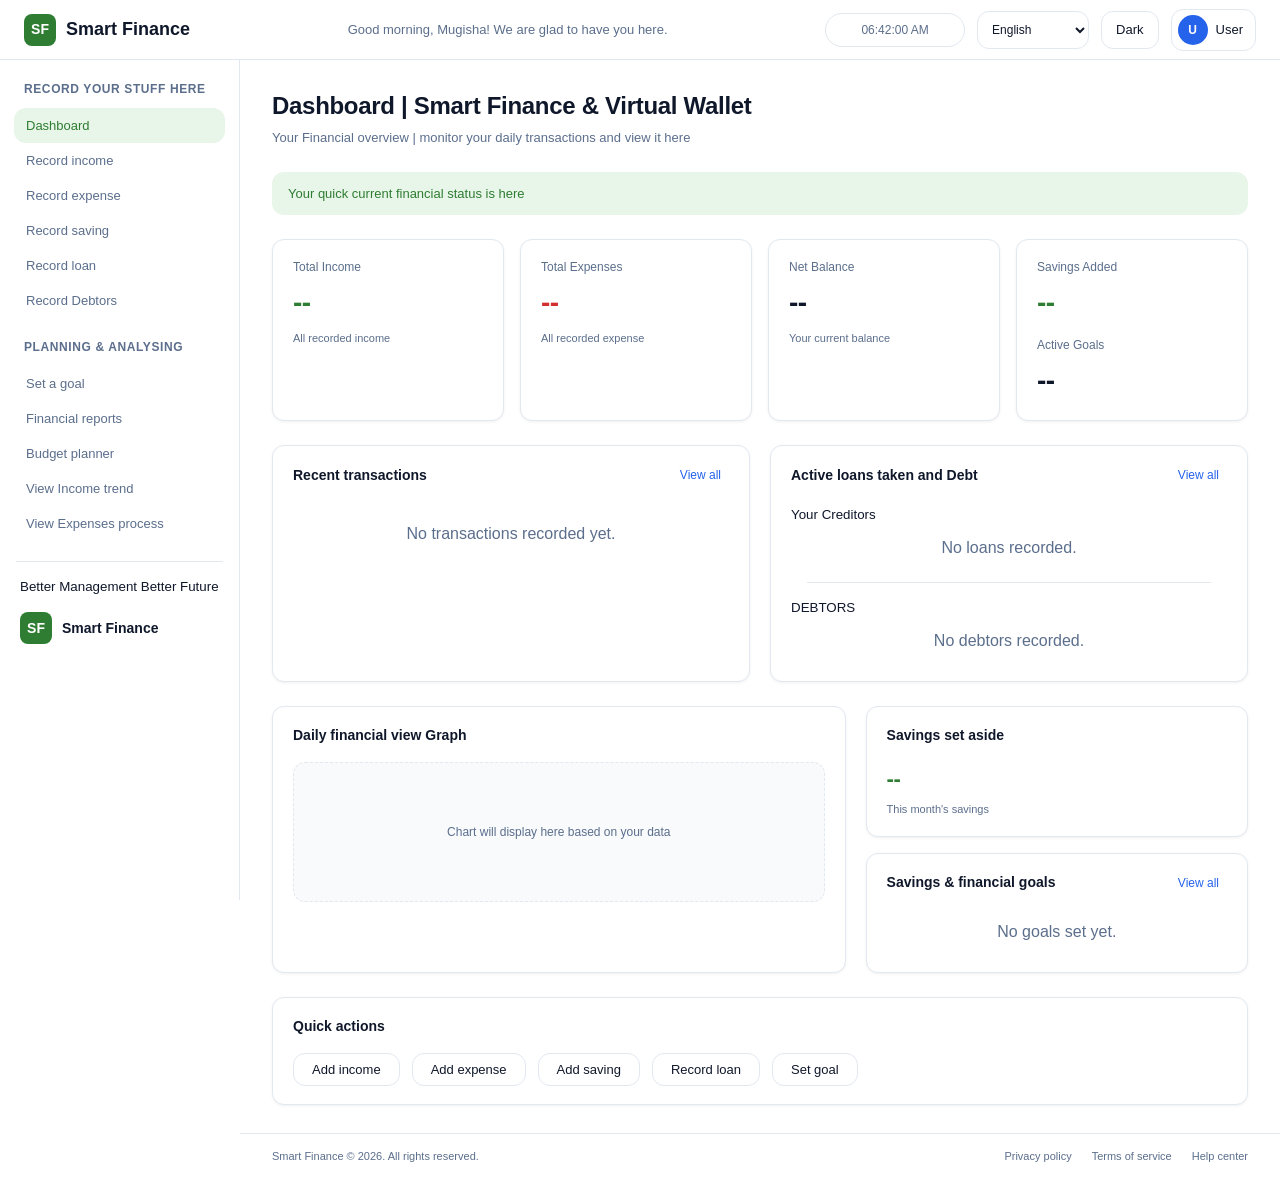
==== commit 060f9163: "adding Project techinical report" ====
--- a/dashboard.html
+++ b/dashboard.html
@@ -24,7 +24,7 @@
             <div class="sf-clock" id="sf-clock">Loading time...</div>
             <select class="sf-lang-select" aria-label="Language selector">
                 <option value="en">English</option>
-                <option value="fr">Français</option>
+                <option value="fr">Francais</option>
                 <option value="rw">Kinyarwanda</option>
                 <option value="es">Swahili</option>
             </select>
@@ -36,6 +36,7 @@
                 </button>
                 <div class="sf-profile-menu" id="sf-profile-menu">
                     <button type="button" class="profile-menu-option" id="editProfileBtn">Edit profile</button>
+                    <button type="button" class="profile-menu-option" id="viewPlanBtn">Your Plan</button>
                     <button type="button" class="profile-menu-option" id="logoutBtn">Logout</button>
                 </div>
             </div>
@@ -241,6 +242,120 @@
                 </form>
             </div>
 
+            <!-- Your Plan Page -->
+            <div id="planPage" class="form-panel">
+                <h2 class="form-title">Your Subscription Plan</h2>
+                <p class="sf-page-sub" style="margin-bottom:20px;">Manage your subscription and view plan details.</p>
+
+                <!-- Current Plan Card -->
+                <div class="sf-card" style="margin-bottom:20px; border: 2px solid var(--green);">
+                    <div class="sf-card-header">
+                        <span class="sf-card-title" style="font-size:18px;">Current Plan</span>
+                        <span class="status-badge success">Active</span>
+                    </div>
+                    <div style="display:flex; justify-content:space-between; align-items:center; flex-wrap:wrap; gap:10px;">
+                        <div>
+                            <div style="font-size:28px; font-weight:700; color:var(--text-primary);">Free Plan</div>
+                            <div style="color:var(--text-muted); font-size:13px; margin-top:4px;">Basic features for personal finance management</div>
+                        </div>
+                        <div style="text-align:right;">
+                            <div style="font-size:14px; color:var(--text-muted);">Price</div>
+                            <div style="font-size:24px; font-weight:700; color:var(--green);">$0.00</div>
+                            <div style="font-size:12px; color:var(--text-muted);">per month</div>
+                        </div>
+                    </div>
+                </div>
+
+                <!-- Plan Features -->
+                <div class="sf-grid-2" style="margin-bottom:20px;">
+                    <div class="sf-card">
+                        <div class="sf-card-header">
+                            <span class="sf-card-title">Included Features</span>
+                        </div>
+                        <ul class="feature-list">
+                            <li>Track income and expenses</li>
+                            <li>Set financial goals</li>
+                            <li>View basic reports</li>
+                            <li>Budget planning</li>
+                            <li>Record loans and debtors</li>
+                        </ul>
+                    </div>
+                    <div class="sf-card">
+                        <div class="sf-card-header">
+                            <span class="sf-card-title">Subscription Details</span>
+                        </div>
+                        <div style="display:flex; flex-direction:column; gap:12px;">
+                            <div style="display:flex; justify-content:space-between; padding:8px 0; border-bottom:1px solid var(--border-color);">
+                                <span style="color:var(--text-muted);">Status</span>
+                                <span style="color:var(--green); font-weight:600;">Active</span>
+                            </div>
+                            <div style="display:flex; justify-content:space-between; padding:8px 0; border-bottom:1px solid var(--border-color);">
+                                <span style="color:var(--text-muted);">Plan Type</span>
+                                <span style="color:var(--text-primary); font-weight:600;">Free</span>
+                            </div>
+                            <div style="display:flex; justify-content:space-between; padding:8px 0; border-bottom:1px solid var(--border-color);">
+                                <span style="color:var(--text-muted);">Started On</span>
+                                <span style="color:var(--text-primary); font-weight:600;">--</span>
+                            </div>
+                            <div style="display:flex; justify-content:space-between; padding:8px 0;">
+                                <span style="color:var(--text-muted);">Next Billing</span>
+                                <span style="color:var(--text-primary); font-weight:600;">--</span>
+                            </div>
+                        </div>
+                    </div>
+                </div>
+
+                <!-- Upgrade Options -->
+                <div class="sf-card">
+                    <div class="sf-card-header">
+                        <span class="sf-card-title">Available Plans</span>
+                    </div>
+                    <div class="sf-grid-3" style="margin-top:10px;">
+                        <div class="plan-card">
+                            <h3 style="font-size:16px; color:var(--text-primary);">Free</h3>
+                            <div style="font-size:20px; font-weight:700; color:var(--green);">$0</div>
+                            <div style="font-size:12px; color:var(--text-muted); margin-bottom:12px;">/ month</div>
+                            <ul class="plan-features">
+                                <li>Basic tracking</li>
+                                <li>5 goals limit</li>
+                                <li>Basic reports</li>
+                            </ul>
+                            <button class="submit-btn" style="width:100%; margin-top:12px;" disabled>Current Plan</button>
+                        </div>
+                        <div class="plan-card">
+                            <h3 style="font-size:16px; color:var(--text-primary);">Premium</h3>
+                            <div style="font-size:20px; font-weight:700; color:var(--blue);">$9.99</div>
+                            <div style="font-size:12px; color:var(--text-muted); margin-bottom:12px;">/ month</div>
+                            <ul class="plan-features">
+                                <li>Advanced analytics</li>
+                                <li>Unlimited goals</li>
+                                <li>Detailed reports</li>
+                                <li>Export data</li>
+                                <li>Priority support</li>
+                            </ul>
+                            <button class="submit-btn" style="width:100%; margin-top:12px; background:var(--blue);">Upgrade</button>
+                        </div>
+                        <div class="plan-card">
+                            <h3 style="font-size:16px; color:var(--text-primary);">Business</h3>
+                            <div style="font-size:20px; font-weight:700; color:#ff9800;">$29.99</div>
+                            <div style="font-size:12px; color:var(--text-muted); margin-bottom:12px;">/ month</div>
+                            <ul class="plan-features">
+                                <li>All Premium features</li>
+                                <li>Multi-user access</li>
+                                <li>Custom reports</li>
+                                <li>API access</li>
+                                <li>Dedicated support</li>
+                            </ul>
+                            <button class="submit-btn" style="width:100%; margin-top:12px; background:#ff9800;">Upgrade</button>
+                        </div>
+                    </div>
+                </div>
+
+                <div class="form-buttons" style="margin-top:20px;">
+                    <a href="#dashboard" class="cancel-btn">Back to Dashboard</a>
+                </div>
+            </div>
+
             <!-- Financial Reports Page -->
             <div id="reports" class="form-panel">
                 <h2 class="form-title">Financial Reports</h2>
--- a/css/dashboard.css
+++ b/css/dashboard.css
@@ -1081,6 +1081,86 @@
     text-decoration: underline;
 }
 
+/* Plan Page Styles */
+.plan-card {
+    background: var(--bg-primary);
+    border: 1px solid var(--border-color);
+    border-radius: var(--radius);
+    padding: 20px;
+    text-align: center;
+    transition: all 0.3s ease;
+}
+
+.plan-card:hover {
+    transform: translateY(-4px);
+    box-shadow: 0 8px 25px rgba(0,0,0,0.1);
+}
+
+[data-theme="dark"] .plan-card:hover {
+    box-shadow: 0 8px 25px rgba(0,0,0,0.3);
+}
+
+.plan-card .plan-features {
+    list-style: none;
+    padding: 0;
+    margin: 12px 0;
+    text-align: left;
+}
+
+.plan-card .plan-features li {
+    padding: 6px 0;
+    font-size: 13px;
+    color: var(--text-muted);
+    border-bottom: 1px solid var(--border-color);
+}
+
+.plan-card .plan-features li:last-child {
+    border-bottom: none;
+}
+
+.plan-card .plan-features li::before {
+    content: '✓ ';
+    color: var(--green);
+    font-weight: 700;
+}
+
+.feature-list {
+    list-style: none;
+    padding: 0;
+    margin: 0;
+}
+
+.feature-list li {
+    padding: 8px 0;
+    font-size: 14px;
+    color: var(--text-primary);
+    border-bottom: 1px solid var(--border-color);
+}
+
+.feature-list li:last-child {
+    border-bottom: none;
+}
+
+.feature-list li::before {
+    content: '✓ ';
+    color: var(--green);
+    font-weight: 700;
+}
+
+/* Status badge styles */
+.status-badge {
+    display: inline-block;
+    padding: 4px 14px;
+    border-radius: 999px;
+    font-size: 12px;
+    font-weight: 600;
+}
+
+.status-badge.success {
+    background: var(--green-bg);
+    color: var(--green);
+}
+
 
 /*  Responsive designing */
 
